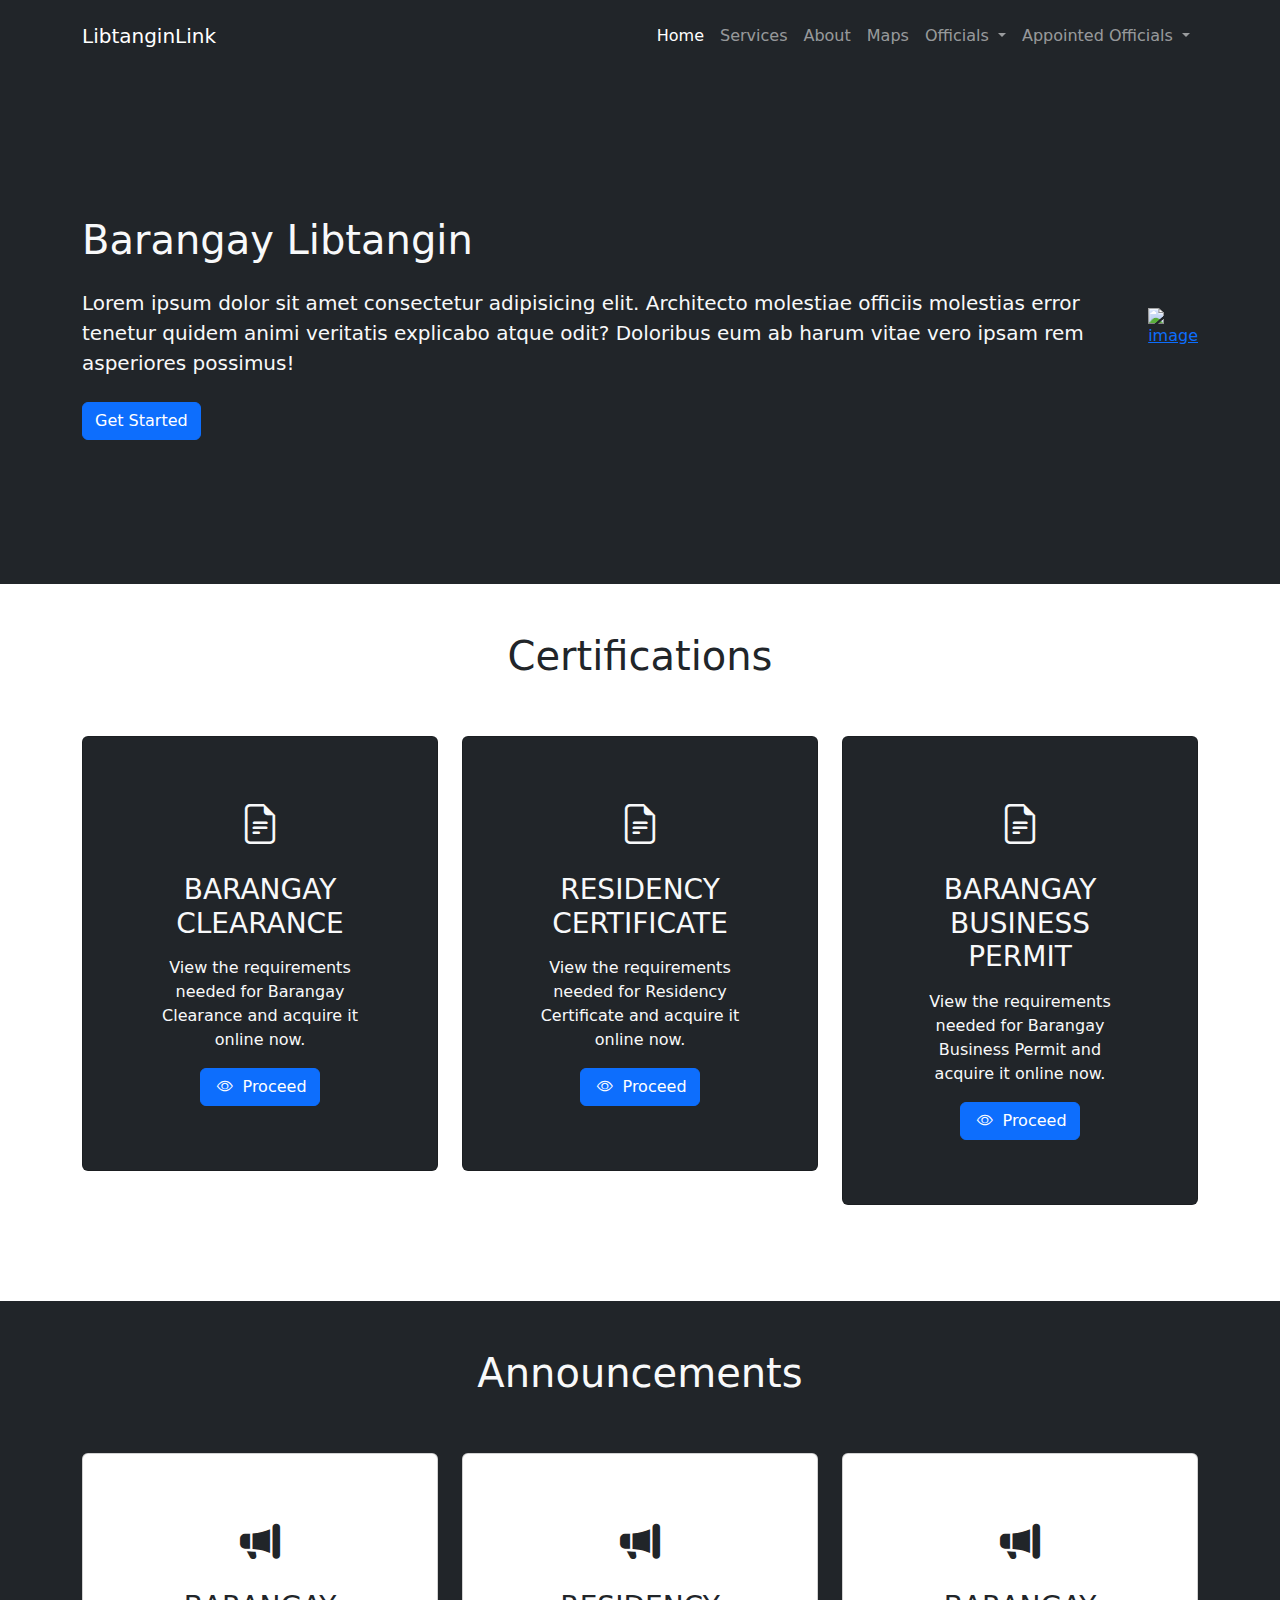
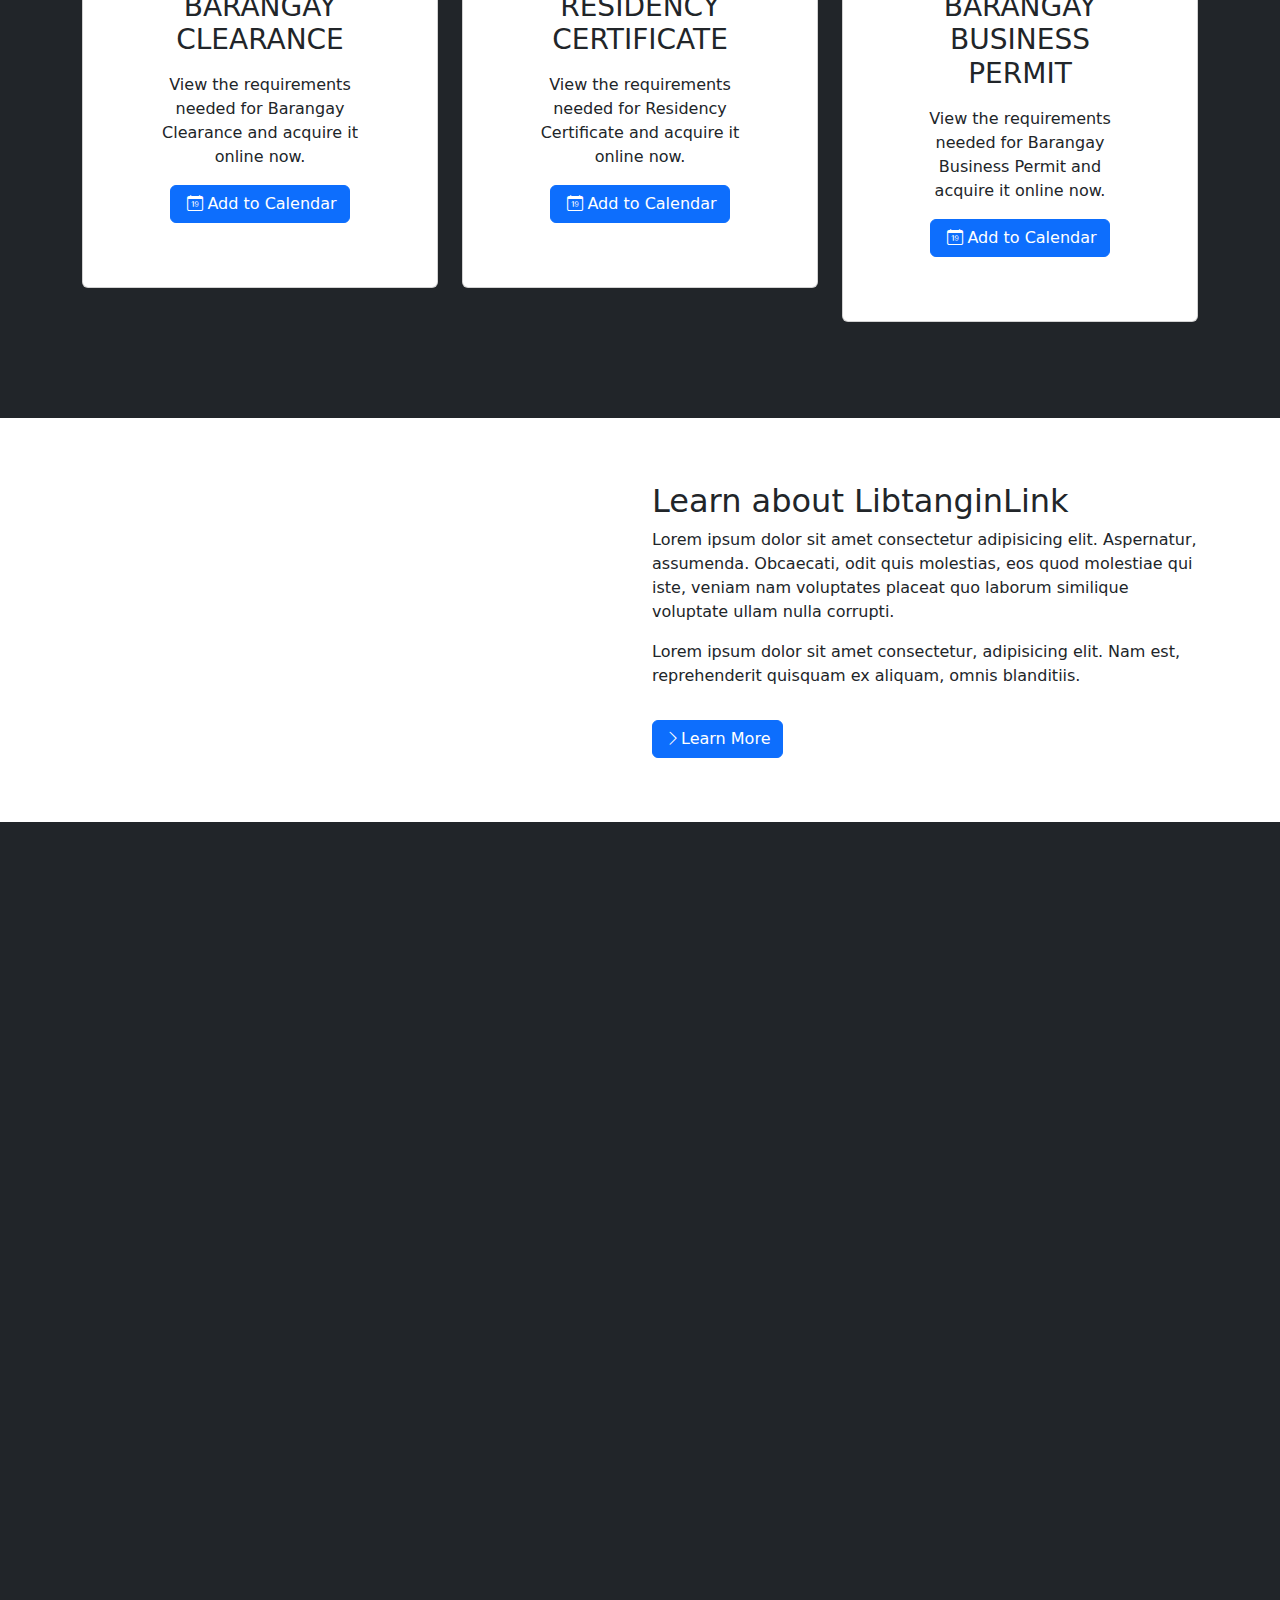
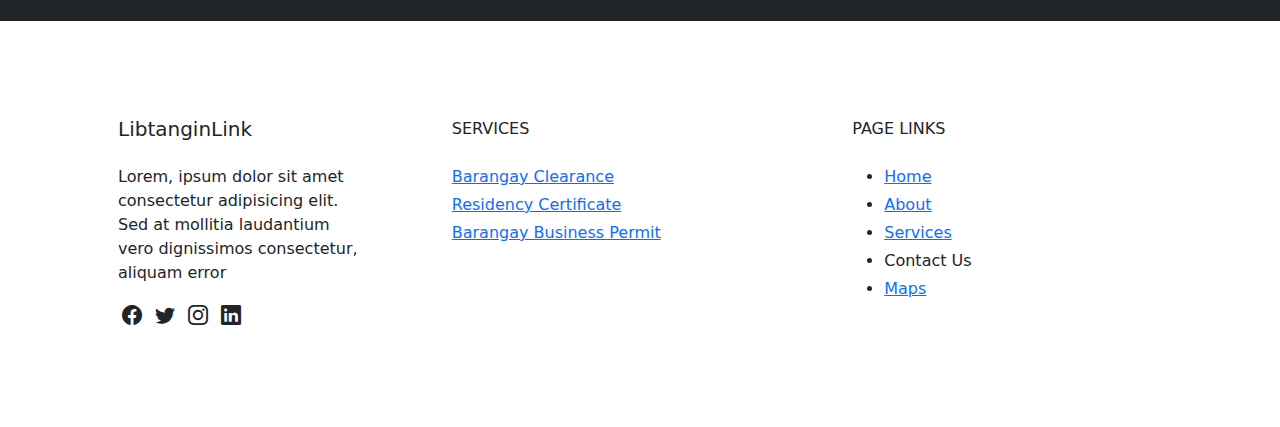
==== index.html @ 2d82a6cc "Update index.html" ====
<!DOCTYPE html>
<html lang="en">
<head>
    <meta charset="UTF-8">
    <meta name="viewport" content="width=device-width, initial-scale=1.0">

    <link rel="shortcut icon" href="images/Picture1.png" type="image/x-icon">
    <link href="https://cdn.jsdelivr.net/npm/bootstrap@5.3.2/dist/css/bootstrap.min.css" rel="stylesheet">
    <link rel="stylesheet" href="https://cdn.jsdelivr.net/npm/bootstrap-icons@1.11.2/font/bootstrap-icons.min.css">
    <link rel="stylesheet" href="css/index.css">
    <title>Libtangin Link</title>
</head>
<body>

  <!--NAVBAR-->
  <nav class="navbar navbar-expand-lg navbar-dark bg-dark py-3">
    <div class="container">
      <img src="images/Picture1.png" alt="">
      <span class="text navbar-brand">LibtanginLink</span>
      <button class="navbar-toggler" type="button" data-bs-toggle="collapse" data-bs-target="#navbarSupportedContent" aria-controls="navbarSupportedContent" aria-expanded="false" aria-label="Toggle navigation">
        <span class="navbar-toggler-icon"></span>
      </button>
      <div class="collapse navbar-collapse" id="navbarSupportedContent">
        <ul class="navbar-nav ms-auto mb-2 mb-lg-0">
          <li class="nav-item">
            <a class="nav-link active" aria-current="page" href="index.html">Home</a>
          </li>
          <li class="nav-item">
            <a class="nav-link" href="#services">Services</a>
          </li>
          <li class="nav-item">
            <a class="nav-link" href="#about">About</a>
          </li>
          <li class="nav-item">
            <a class="nav-link" href="#maps">Maps</a>
          </li>
          <li class="nav-item dropdown">
            <a class="nav-link dropdown-toggle" href="#" role="button" data-bs-toggle="dropdown" aria-expanded="false">
              Officials
            </a>
            <ul class="dropdown-menu">
              <li><a class="dropdown-item" href="/html/electedoff.html">Elected Officials</a></li>
              <li><a class="dropdown-item" href="/html/skelectedoff.html">Elected SK Officials</a></li>
            </ul>
          </li>
          <li class="nav-item dropdown">
            <a class="nav-link dropdown-toggle" href="#" role="button" data-bs-toggle="dropdown" aria-expanded="false">
              Appointed Officials
            </a>
            <ul class="dropdown-menu">
              <li><a class="dropdown-item" href="/html/tanod.html">Tanod</a></li>
              <li><a class="dropdown-item" href="/html/bhw.html">Barangay Health Workers</a></li>
              <li><a class="dropdown-item" href="/html/lupon.html">Lupon</a></li>
            </ul>
          </li>
        </ul>
      </div>
    </div>
  </nav>
  <!--NAVBAR-->

  <!--SECTION-->
  <section class="bg-dark text-light p-5 text-sm-smart" id="home">
    <div class="container py-5">
      <div class="d-sm-flex align-items-center justify-content-between py-5">
        <div>
          <h1>Barangay Libtangin</h1>
          <p class="lead my-4">Lorem ipsum dolor sit amet consectetur adipisicing elit. Architecto molestiae officiis molestias error tenetur quidem animi veritatis explicabo atque odit? Doloribus eum ab harum vitae vero ipsam rem asperiores possimus!</p>
          <a href="/html/signup.html" class="btn btn-primary">Get Started</a>
        </div>
        <a href="">
          <img src="images/SK.png" alt="image" class="img-fluid" width="1000">
        </a>
      </div>
    </div>
  </section>
  <!--SECTION-->

  <!--CERTIFICATIONS-->
  <section class="p-5" id="services">
    <div class="text-center">
      <h1>Certifications</h1>
    </div>
      <div class="container py-5">
        <div class="row text-center g-4">
          <div class="col-md">
            <div class="card bg-dark text-light p-5">
              <div class="card-body text-center">
                <div class="h1 mb-4">
                  <i class="bi bi-file-earmark-text"></i>
                </div>
                <h3 class="card-title mb-3">BARANGAY CLEARANCE</h3>
                <p class="card-text ">View the requirements needed for Barangay Clearance and acquire it online now.</p>
                <button type="button" class="btn btn-primary" data-bs-toggle="modal" data-bs-target="#bclearance"><i class="bi bi-eye p-1"></i>
                  Proceed
                </button>
              </div>
            </div>
          </div>
          <div class="col-md">
            <div class="card bg-dark text-light p-5">
              <div class="card-body text-center">
                <div class="h1 mb-4">
                  <i class="bi bi-file-earmark-text"></i>
                </div>
                <h3 class="card-title mb-3">RESIDENCY CERTIFICATE</h3>
                <p class="card-text">View the requirements needed for Residency Certificate and acquire it online now.</p>
                <button type="button" class="btn btn-primary" data-bs-toggle="modal" data-bs-target="#residency"><i class="bi bi-eye p-1"></i>
                  Proceed
                </button>
              </div>
            </div>
          </div>
          <div class="col-md">
            <div class="card bg-dark text-light p-5">
              <div class="card-body text-center">
                <div class="h1 mb-4">
                  <i class="bi bi-file-earmark-text"></i>
                </div>
                <h3 class="card-title mb-3">BARANGAY BUSINESS PERMIT</h3>
                <p class="card-text">View the requirements needed for Barangay Business Permit and acquire it online now.</p>
                <button type="button" class="btn btn-primary" data-bs-toggle="modal" data-bs-target="#business"><i class="bi bi-eye p-1"></i>
                  Proceed
                </button>
              </div>
            </div>
          </div>
        </div>
      </div>
  </section>
  <!--CERTIFICATIONS-->

  <!--ANNOUNCEMENTS-->
  <section class="bg-dark text-light p-5" id="announcements">
    <div class="text-center">
      <h1>Announcements</h1>
    </div>
      <div class="container py-5">
        <div class="row text-center g-4">
          <div class="col-md">
            <div class="card text-dark p-5">
              <div class="card-body text-center">
                <div class="h1 mb-4">
                  <i class="bi bi-megaphone-fill"></i>
                </div>
                <h3 class="card-title mb-3">BARANGAY CLEARANCE</h3>
                <p class="card-text ">View the requirements needed for Barangay Clearance and acquire it online now.</p>
                <button class="btn btn-primary"><i class="bi bi-calendar-date p-1"></i></i>Add to Calendar</button>
              </div>
            </div>
          </div>
          <div class="col-md">
            <div class="card text-dark p-5">
              <div class="card-body text-center">
                <div class="h1 mb-4">
                  <i class="bi bi-megaphone-fill"></i>
                </div>
                <h3 class="card-title mb-3">RESIDENCY CERTIFICATE</h3>
                <p class="card-text">View the requirements needed for Residency Certificate and acquire it online now.</p>
                <button class="btn btn-primary"><i class="bi bi-calendar-date p-1"></i></i>Add to Calendar</button>
              </div>
            </div>
          </div>
          <div class="col-md">
            <div class="card text-dark p-5">
              <div class="card-body text-center">
                <div class="h1 mb-4">
                  <i class="bi bi-megaphone-fill"></i>
                </div>
                <h3 class="card-title mb-3">BARANGAY BUSINESS PERMIT</h3>
                <p class="card-text">View the requirements needed for Barangay Business Permit and acquire it online now.</p>
                <button class="btn btn-primary"><i class="bi bi-calendar-date p-1"></i></i>Add to Calendar</button>
              </div>
            </div>
          </div>
        </div>
      </div>
    </section>
  <!--ANNOUNCEMENTS-->

  <!--ABOUT-->
  <section class="p-5" id="about">
    <div class="container py-3">
      <div class="row justify-content-between align-items-center">
        <div class="col-md">
          <img src="images/Picture1.png" alt="" class="img-fluid" width="500">
        </div>
        <div class="col-md">
          <h2>Learn about LibtanginLink</h2>
          <p>Lorem ipsum dolor sit amet consectetur adipisicing elit. Aspernatur, assumenda. Obcaecati, odit quis molestias, eos quod molestiae qui iste, veniam nam voluptates placeat quo laborum similique voluptate ullam nulla corrupti.</p>

          <p>Lorem ipsum dolor sit amet consectetur, adipisicing elit. Nam est, reprehenderit quisquam ex aliquam, omnis blanditiis.</p>
          <a href="" class="btn btn-primary mt-3"><i class="bi bi-chevron-right"></i>Learn More</a>
        </div>
      </div>
    </div>
  </section>
  <!--ABOUT-->

  <!--MAPS-->
  <div class="bg-dark text-light p-5" id="maps">
    <div class="container py-5">
      <div class="row align-items-center justify-content-center">
        <div class="map_main">
        <div class="map-responsive">
          <iframe src="https://www.google.com/maps/embed?pb=!1m18!1m12!1m3!1d7764.179643663221!2d121.82464946132006!3d13.344688497807185!2m3!1f0!2f0!3f0!3m2!1i1024!2i768!4f13.1!3m3!1m2!1s0x33a3254bda3899e3%3A0x7134e6c9db816fe7!2sLibtangin%2C%20Bayan%20ng%20Gasan%2C%20Marinduque!5e0!3m2!1sfil!2sph!4v1701616951118!5m2!1sfil!2sph" width="1100" height="600" style="border:0;" allowfullscreen="" loading="lazy" referrerpolicy="no-referrer-when-downgrade"></iframe>
        </div>
      </div>
      </div>
    </div>
  </div>
  <!--MAPS-->

  <!--FOOTER-->
  <footer class="page-footer p-5 text-md-left">
    <div class="container p-5">
      <div class="row g-4">
        <div class="social col-lg-3 col-md-6">
          <h5 class="font-weight-bold mb-4">LibtanginLink</h5>
          <p>Lorem, ipsum dolor sit amet consectetur adipisicing elit. Sed at mollitia laudantium vero dignissimos consectetur, aliquam error</p>
          <a href=""><i class="bi bi-facebook text-dark mx-1 lead"></i></a>
          <a href=""><i class="bi bi-twitter text-dark mx-1 lead"></i></a>
          <a href=""><i class="bi bi-instagram text-dark mx-1 lead"></i></a>
          <a href=""><i class="bi bi-linkedin text-dark mx-1 lead"></i></a>
        </div>
        <div class="col-md-6 col-lg-3 mx-auto">
          <div class="link text-uppercase font-weight-bold mb-4">
            Services
          </div>
          <ul class="list-unstyled">
            <li class="mb-1"><a href="">Barangay Clearance</a></li>
            <li class="mb-1"><a href="">Residency Certificate</a></li>
            <li class="mb-1"><a href="">Barangay Business Permit</a></li>
          </ul>
        </div>
        <div class="col-md-6 col-lg-3 mx-auto">
          <div class="link text-uppercase font-weight-xbold mb-4">
            Page Links
          </div>
          <ul class="list">
            <li class="mb-1"><a href="#home">Home</a></li>
            <li class="mb-1"><a href="#about">About</a></li>
            <li class="mb-1"><a href="#services">Services</a></li>
            <li class="mb-1"><a data-bs-toggle="modal" data-bs-target="#contactus" style="cursor: pointer;">Contact Us</a></li>
            <li class="mb-1"><a href="#maps">Maps</a></li>
          </ul>
        </div>
      </div>
    </div>
  </footer>
  <!--FOOTER-->

  <!--MODAL BARANGAY CLEARANCE-->
  <div class="modal fade" id="bclearance" tabindex="-1" aria-labelledby="exampleModalLabel" aria-hidden="true">
    <div class="modal-dialog">
      <div class="modal-content">
        <div class="modal-header">
          <h1 class="modal-title font-weight-bold text-center" id="exampleModalLabel">Barangay Clearance</h1>
          <button type="button" class="btn-close" data-bs-dismiss="modal" aria-label="Close"></button>
        </div>
        <div class="modal-body">
          <p>Fill your information below.</p>
          <form action="">
            <div class="mb-3">
              <label for="first-name" class="font-weight-bold">First Name</label>
              <input type="text" class="form-control" id="first-name">
            </div>
            <div class="mb-3">
              <label for="middle-name" class="font-weight-bold">Middle name</label>
              <input type="text" class="form-control" id="middle-name">
            </div>
            <div class="mb-3">
              <label for="last-name" class="font-weight-bold">Last Name</label>
              <input type="text" class="form-control" id="last-name">
            </div>
            <div class="mb-3">
              <label for="purpose" class="font-weight-bold">Purpose</label>
              <input type="text" class="form-control" id="purpose">
            </div>
          </form>
        </div>
        <div class="modal-footer">
          <button type="button" class="btn btn-secondary" data-bs-dismiss="modal">Close</button>
          <button type="button" class="btn btn-primary">Submit</button>
        </div>
      </div>
    </div>
  </div>
  <!--MODAL BARANGAY CLEARANCE-->

  <!--MODAL RESIDENCY CERTIFICATE-->
  <div class="modal fade" id="residency" tabindex="-1" aria-labelledby="exampleModalLabel" aria-hidden="true">
    <div class="modal-dialog">
      <div class="modal-content">
        <div class="modal-header">
          <h1 class="modal-title font-weight-bold text-center" id="exampleModalLabel">Residency Certificate</h1>
          <button type="button" class="btn-close" data-bs-dismiss="modal" aria-label="Close"></button>
        </div>
        <div class="modal-body">
          <p>Fill your information below.</p>
          <form action="">
            <div class="mb-3">
              <label for="first-name" class="font-weight-bold">First Name</label>
              <input type="text" class="form-control" id="first-name">
            </div>
            <div class="mb-3">
              <label for="middle-name" class="font-weight-bold">Middle name</label>
              <input type="text" class="form-control" id="middle-name">
            </div>
            <div class="mb-3">
              <label for="last-name" class="font-weight-bold">Last Name</label>
              <input type="text" class="form-control" id="last-name">
            </div>
            <div class="mb-3">
              <label for="purpose" class="font-weight-bold">2x2 Picture</label>
              <input type="file" class="form-control" id="purpose">
            </div>
          </form>
        </div>
        <div class="modal-footer">
          <button type="button" class="btn btn-secondary" data-bs-dismiss="modal">Close</button>
          <button type="button" class="btn btn-primary">Submit</button>
        </div>
      </div>
    </div>
  </div>
  <!--MODAL RESIDENCY CERTIFICATE-->

  <!--MODAL BUSINESS PERMIT-->
  <div class="modal fade" id="business" tabindex="-1" aria-labelledby="exampleModalLabel" aria-hidden="true">
    <div class="modal-dialog">
      <div class="modal-content">
        <div class="modal-header">
          <h1 class="modal-title font-weight-bold text-center" id="exampleModalLabel">Business Permit</h1>
          <button type="button" class="btn-close" data-bs-dismiss="modal" aria-label="Close"></button>
        </div>
        <div class="modal-body">
          <p>Fill your information below.</p>
          <form action="">
            <div class="mb-3">
              <label for="first-name" class="font-weight-bold">First Name</label>
              <input type="text" class="form-control" id="first-name">
            </div>
            <div class="mb-3">
              <label for="middle-name" class="font-weight-bold">Middle name</label>
              <input type="text" class="form-control" id="middle-name">
            </div>
            <div class="mb-3">
              <label for="last-name" class="font-weight-bold">Last Name</label>
              <input type="text" class="form-control" id="last-name">
            </div>
            <div class="mb-3">
              <label for="business-name" class="font-weight-bold">Business Name</label>
              <input type="text" class="form-control" id="business-name">
            </div>
            <div class="mb-3">
              <label for="purpose" class="font-weight-bold">2x2 Picture</label>
              <input type="file" class="form-control" id="purpose">
            </div>
          </form>
        </div>
        <div class="modal-footer">
          <button type="button" class="btn btn-secondary" data-bs-dismiss="modal">Close</button>
          <button type="button" class="btn btn-primary">Submit</button>
        </div>
      </div>
    </div>
  </div>
  <!--MODAL BUSINESS PERMIT-->
  <!--MODAL CONTACT US-->
  <div class="modal fade" id="contactus" tabindex="-1" aria-labelledby="exampleModalLabel" aria-hidden="true">
    <div class="modal-dialog">
      <div class="modal-content">
        <div class="modal-header">
          <h1 class="modal-title font-weight-bold text-center" id="exampleModalLabel">Contact Us</h1>
          <button type="button" class="btn-close" data-bs-dismiss="modal" aria-label="Close"></button>
        </div>
        <div class="modal-body">
          <p>Fill your information below.</p>
          <form action="">
            <div class="mb-3">
              <label for="first-name" class="font-weight-bold">First Name</label>
              <input type="text" class="form-control" id="first-name">
            </div>
            <div class="mb-3">
              <label for="middle-name" class="font-weight-bold">Middle name</label>
              <input type="text" class="form-control" id="middle-name">
            </div>
            <div class="mb-3">
              <label for="last-name" class="font-weight-bold">Last Name</label>
              <input type="text" class="form-control" id="last-name">
            </div>
            <div class="mb-3">
              <label for="purpose" class="font-weight-bold">Message</label>
              <input type="text" class="form-control" id="purpose">
            </div>
          </form>
        </div>
        <div class="modal-footer">
          <button type="button" class="btn btn-secondary" data-bs-dismiss="modal">Close</button>
          <button type="button" class="btn btn-primary">Submit</button>
        </div>
      </div>
    </div>
  </div>
  <!--MODAL CONTACT US-->
  

    <script src="https://cdn.jsdelivr.net/npm/bootstrap@5.3.2/dist/js/bootstrap.bundle.min.js"></script>
</body>
</html>
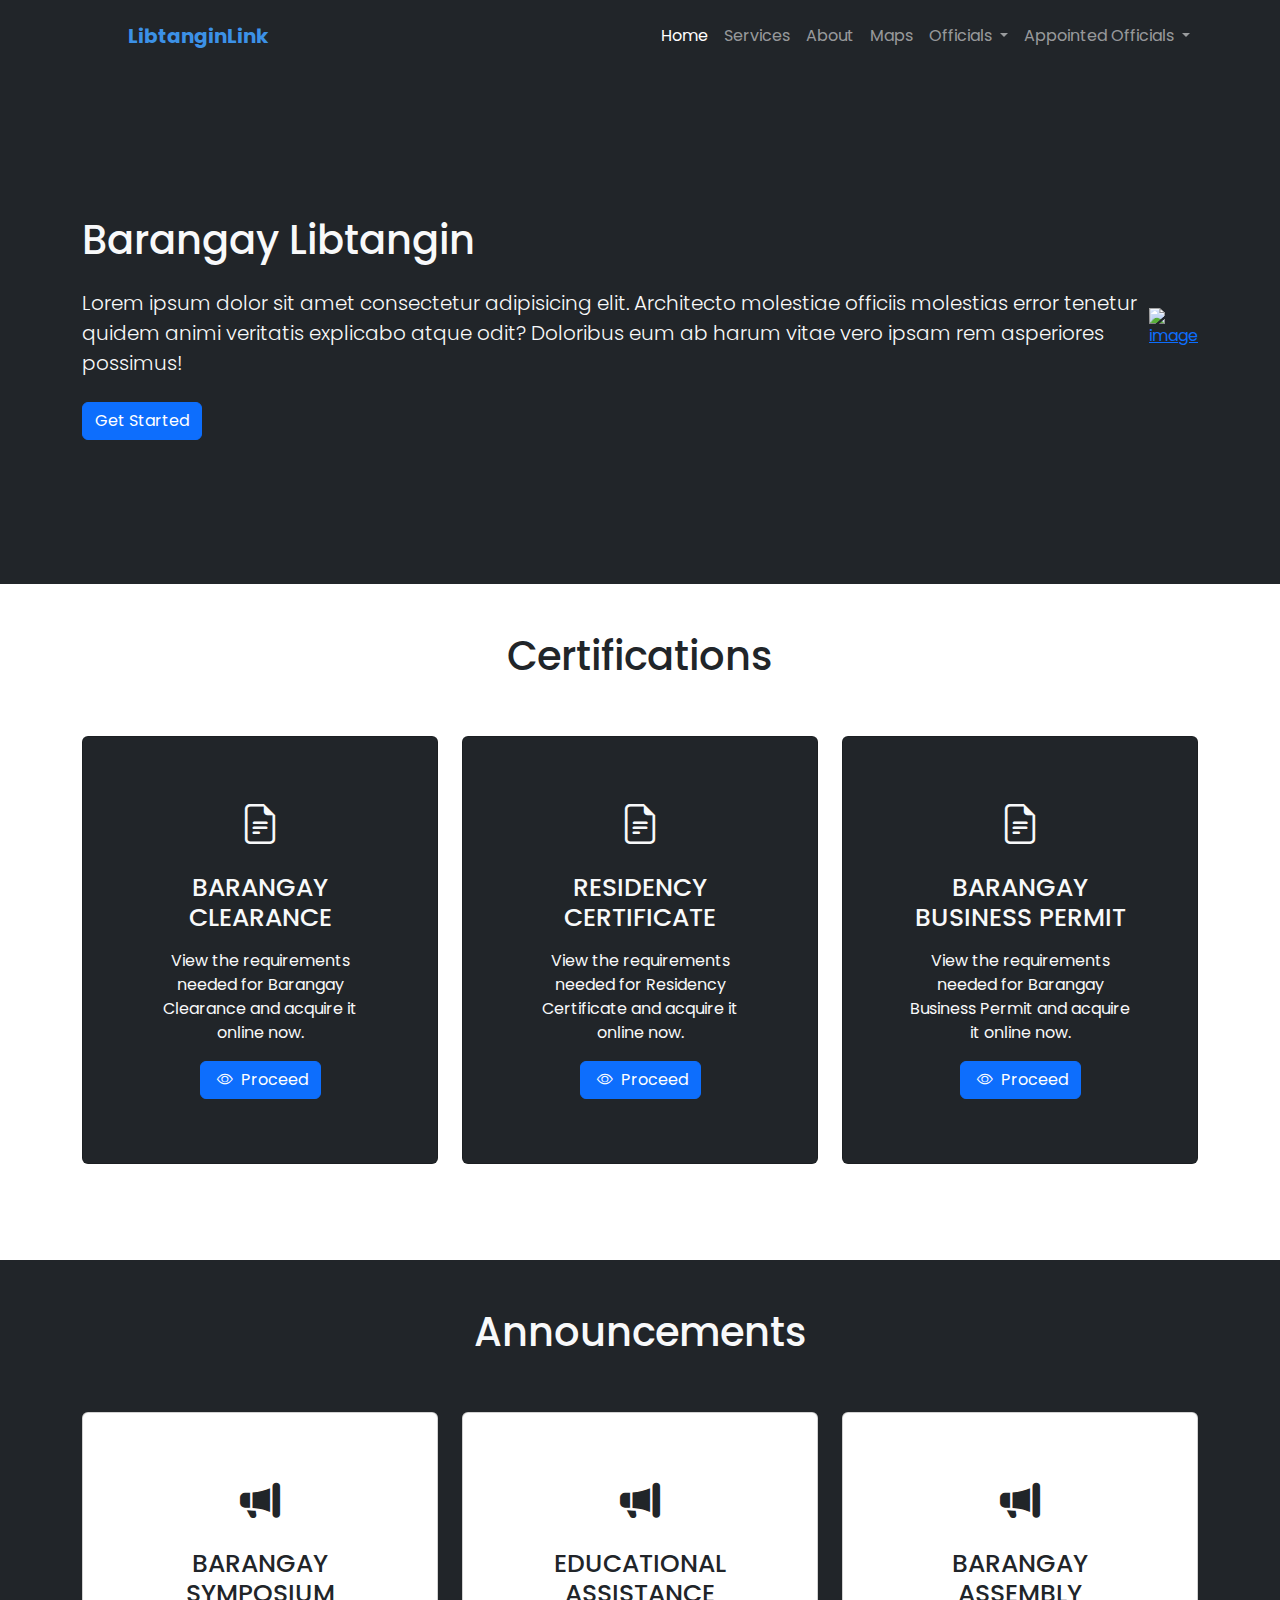
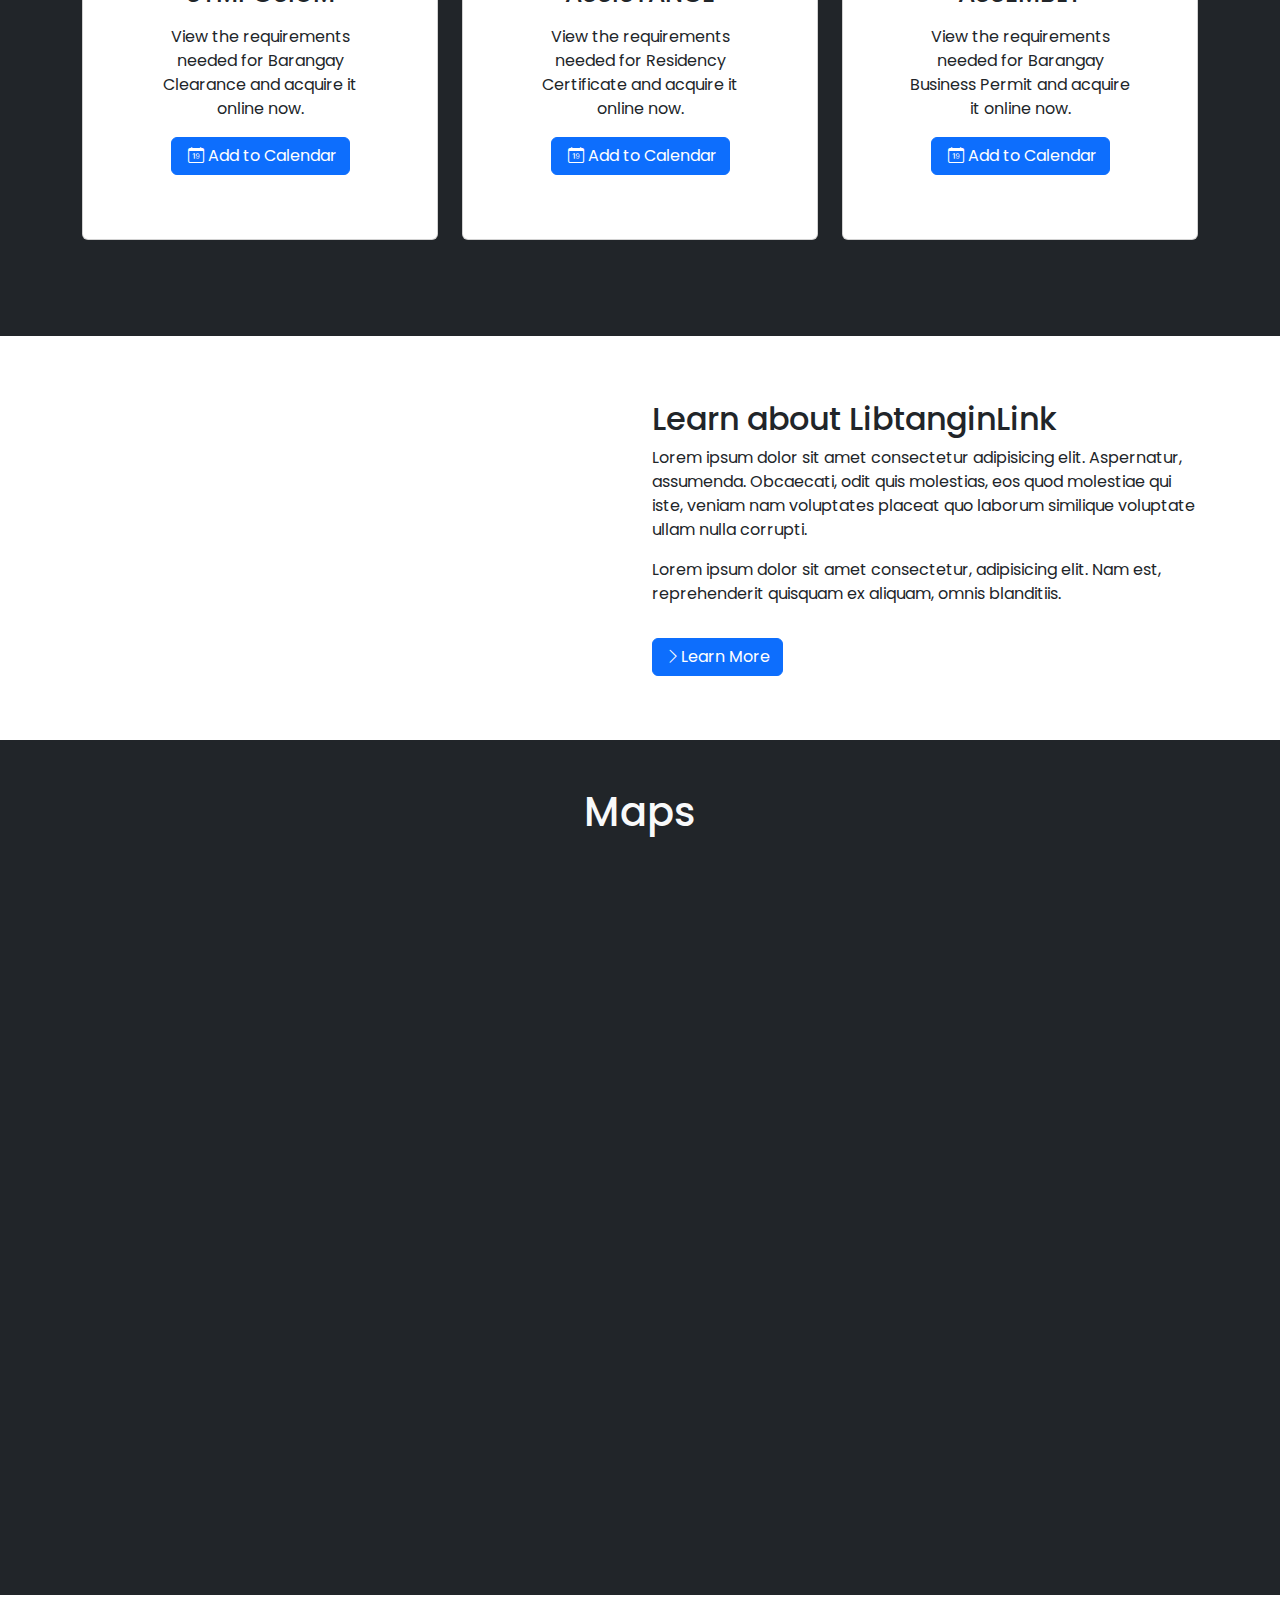
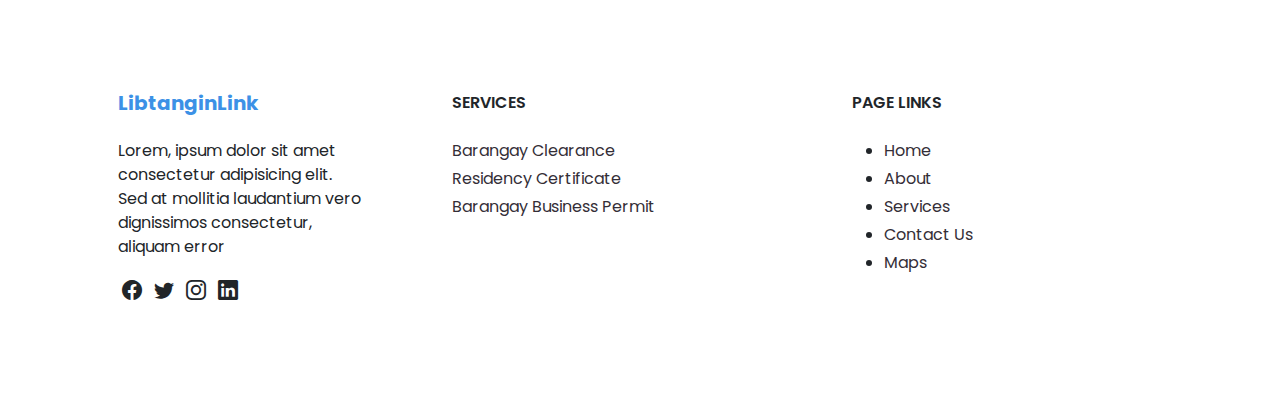
==== commit b31658dc: "elected and appointed officials edited" ====
--- a/index.html
+++ b/index.html
@@ -39,8 +39,8 @@
               Officials
             </a>
             <ul class="dropdown-menu">
-              <li><a class="dropdown-item" href="/html/electedoff.html">Elected Officials</a></li>
-              <li><a class="dropdown-item" href="/html/skelectedoff.html">Elected SK Officials</a></li>
+              <li><a class="dropdown-item" href="html/electedoff.html">Elected Officials</a></li>
+              <li><a class="dropdown-item" href="html/skelectedoff.html">Elected SK Officials</a></li>
             </ul>
           </li>
           <li class="nav-item dropdown">
@@ -48,9 +48,10 @@
               Appointed Officials
             </a>
             <ul class="dropdown-menu">
-              <li><a class="dropdown-item" href="/html/tanod.html">Tanod</a></li>
-              <li><a class="dropdown-item" href="/html/bhw.html">Barangay Health Workers</a></li>
-              <li><a class="dropdown-item" href="/html/lupon.html">Lupon</a></li>
+              <li><a class="dropdown-item" href="html/tanod.html">Tanod</a></li>
+              <li><a class="dropdown-item" href="html/bhw.html">Barangay Health Workers</a></li>
+              <li><a class="dropdown-item" href="html/lupon.html">Lupon</a></li>
+              <li><a class="dropdown-item" href="html/bns&dcw&bsi.html">BNS/DCW/BSI</a></li>
             </ul>
           </li>
         </ul>
@@ -66,7 +67,7 @@
         <div>
           <h1>Barangay Libtangin</h1>
           <p class="lead my-4">Lorem ipsum dolor sit amet consectetur adipisicing elit. Architecto molestiae officiis molestias error tenetur quidem animi veritatis explicabo atque odit? Doloribus eum ab harum vitae vero ipsam rem asperiores possimus!</p>
-          <a href="/html/signup.html" class="btn btn-primary">Get Started</a>
+          <a href="html/signup.html" class="btn btn-primary">Get Started</a>
         </div>
         <a href="">
           <img src="images/SK.png" alt="image" class="img-fluid" width="1000">
@@ -89,7 +90,7 @@
                 <div class="h1 mb-4">
                   <i class="bi bi-file-earmark-text"></i>
                 </div>
-                <h3 class="card-title mb-3">BARANGAY CLEARANCE</h3>
+                <h3 class="card-title mb-3">BARANGAY <br> CLEARANCE</h3>
                 <p class="card-text ">View the requirements needed for Barangay Clearance and acquire it online now.</p>
                 <button type="button" class="btn btn-primary" data-bs-toggle="modal" data-bs-target="#bclearance"><i class="bi bi-eye p-1"></i>
                   Proceed
@@ -103,7 +104,7 @@
                 <div class="h1 mb-4">
                   <i class="bi bi-file-earmark-text"></i>
                 </div>
-                <h3 class="card-title mb-3">RESIDENCY CERTIFICATE</h3>
+                <h3 class="card-title mb-3">RESIDENCY <br> CERTIFICATE</h3>
                 <p class="card-text">View the requirements needed for Residency Certificate and acquire it online now.</p>
                 <button type="button" class="btn btn-primary" data-bs-toggle="modal" data-bs-target="#residency"><i class="bi bi-eye p-1"></i>
                   Proceed
@@ -143,7 +144,7 @@
                 <div class="h1 mb-4">
                   <i class="bi bi-megaphone-fill"></i>
                 </div>
-                <h3 class="card-title mb-3">BARANGAY CLEARANCE</h3>
+                <h3 class="card-title mb-3">BARANGAY SYMPOSIUM</h3>
                 <p class="card-text ">View the requirements needed for Barangay Clearance and acquire it online now.</p>
                 <button class="btn btn-primary"><i class="bi bi-calendar-date p-1"></i></i>Add to Calendar</button>
               </div>
@@ -155,7 +156,7 @@
                 <div class="h1 mb-4">
                   <i class="bi bi-megaphone-fill"></i>
                 </div>
-                <h3 class="card-title mb-3">RESIDENCY CERTIFICATE</h3>
+                <h3 class="card-title mb-3">EDUCATIONAL ASSISTANCE</h3>
                 <p class="card-text">View the requirements needed for Residency Certificate and acquire it online now.</p>
                 <button class="btn btn-primary"><i class="bi bi-calendar-date p-1"></i></i>Add to Calendar</button>
               </div>
@@ -167,7 +168,7 @@
                 <div class="h1 mb-4">
                   <i class="bi bi-megaphone-fill"></i>
                 </div>
-                <h3 class="card-title mb-3">BARANGAY BUSINESS PERMIT</h3>
+                <h3 class="card-title mb-3">BARANGAY ASSEMBLY</h3>
                 <p class="card-text">View the requirements needed for Barangay Business Permit and acquire it online now.</p>
                 <button class="btn btn-primary"><i class="bi bi-calendar-date p-1"></i></i>Add to Calendar</button>
               </div>
@@ -199,6 +200,9 @@
 
   <!--MAPS-->
   <div class="bg-dark text-light p-5" id="maps">
+    <div class="text-center">
+      <h1>Maps</h1>
+    </div>
     <div class="container py-5">
       <div class="row align-items-center justify-content-center">
         <div class="map_main">
--- a/css/index.css
+++ b/css/index.css
@@ -0,0 +1,94 @@
+@import url('https://fonts.googleapis.com/css2?family=Poppins:wght@100;200;400;600;700&display=swap');
+
+
+*{
+    margin: 0;
+    padding: 0;
+    box-sizing: border-box;
+    font-family: 'Poppins', sans-serif;
+}
+
+:root {
+	--poppins: 'Poppins', sans-serif;
+	--light: #F9F9F9;
+	--blue: #3C91E6;
+	--light-blue: #CFE8FF;
+	--grey: #eee;
+	--dark-grey: #AAAAAA;
+	--dark: #342E37;
+	--red: #DB504A;
+	--yellow: #FFCE26;
+	--light-yellow: #FFF2C6;
+	--orange: #FD7238;
+	--light-orange: #FFE0D3;
+	--lightgreen: #90EE90;
+	--lightred: #ff7f7fd5;
+}
+
+/*NAVBAR*/
+
+.navbar .container span{
+	font-weight: 700;
+	color: var(--blue);
+	position: sticky;
+}
+.navbar .container img{
+    width: 36px;
+    border-radius: 100%;
+    margin-right: 10px;
+}
+/*NAVBAR*/
+
+/*CERTIFICATIONS*/
+.col-md .card-title {
+    font-size: 25px;
+}
+/*CERTIFICATIONS*/
+
+
+/*FOOTER*/
+.list-unstyled a{
+    text-decoration: none;
+    color: #342E37;
+}
+.list-unstyled a:hover{
+    color: var(--blue);
+}
+.list .mb-1 a{
+    text-decoration: none;
+    color: #342E37;
+}
+
+.list .mb-1 a:hover{
+    color: var(--blue);
+}
+.social a .bi{
+    color: var(--blue);
+}
+.social h5{
+    font-weight: 700;
+    color: var(--blue);
+}
+.container .link{
+    font-weight: 600;
+}
+/*FOOTER*/
+@media only screen and (max-width: 768px){
+    #maps iframe{
+        width: 650px;
+    }
+}
+@media only screen and (max-width: 652px){
+    #maps iframe{
+        width: 550px;
+        height: 560px;
+        text-align: center;
+    }
+    #home img{
+        display: none;
+    }
+    #about img{
+        width: 350px;
+        padding-left: 80px;
+    }
+}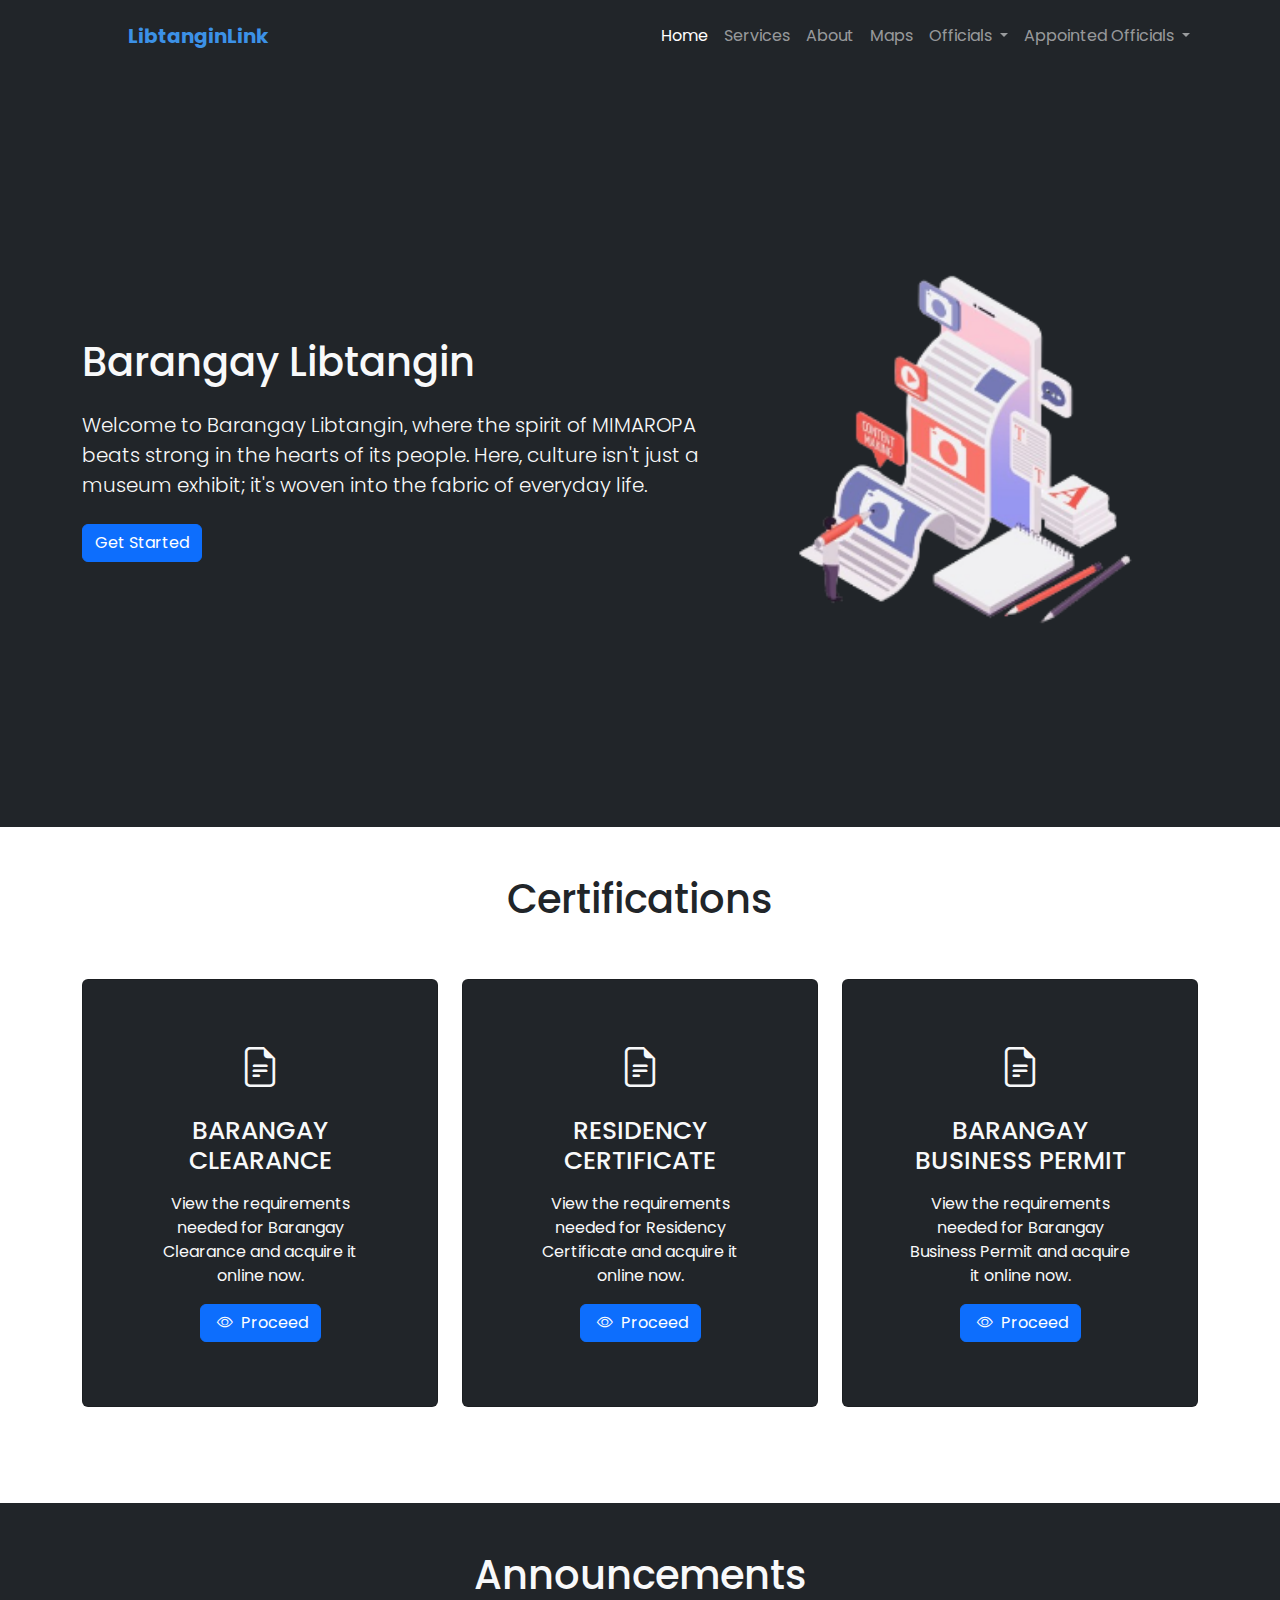
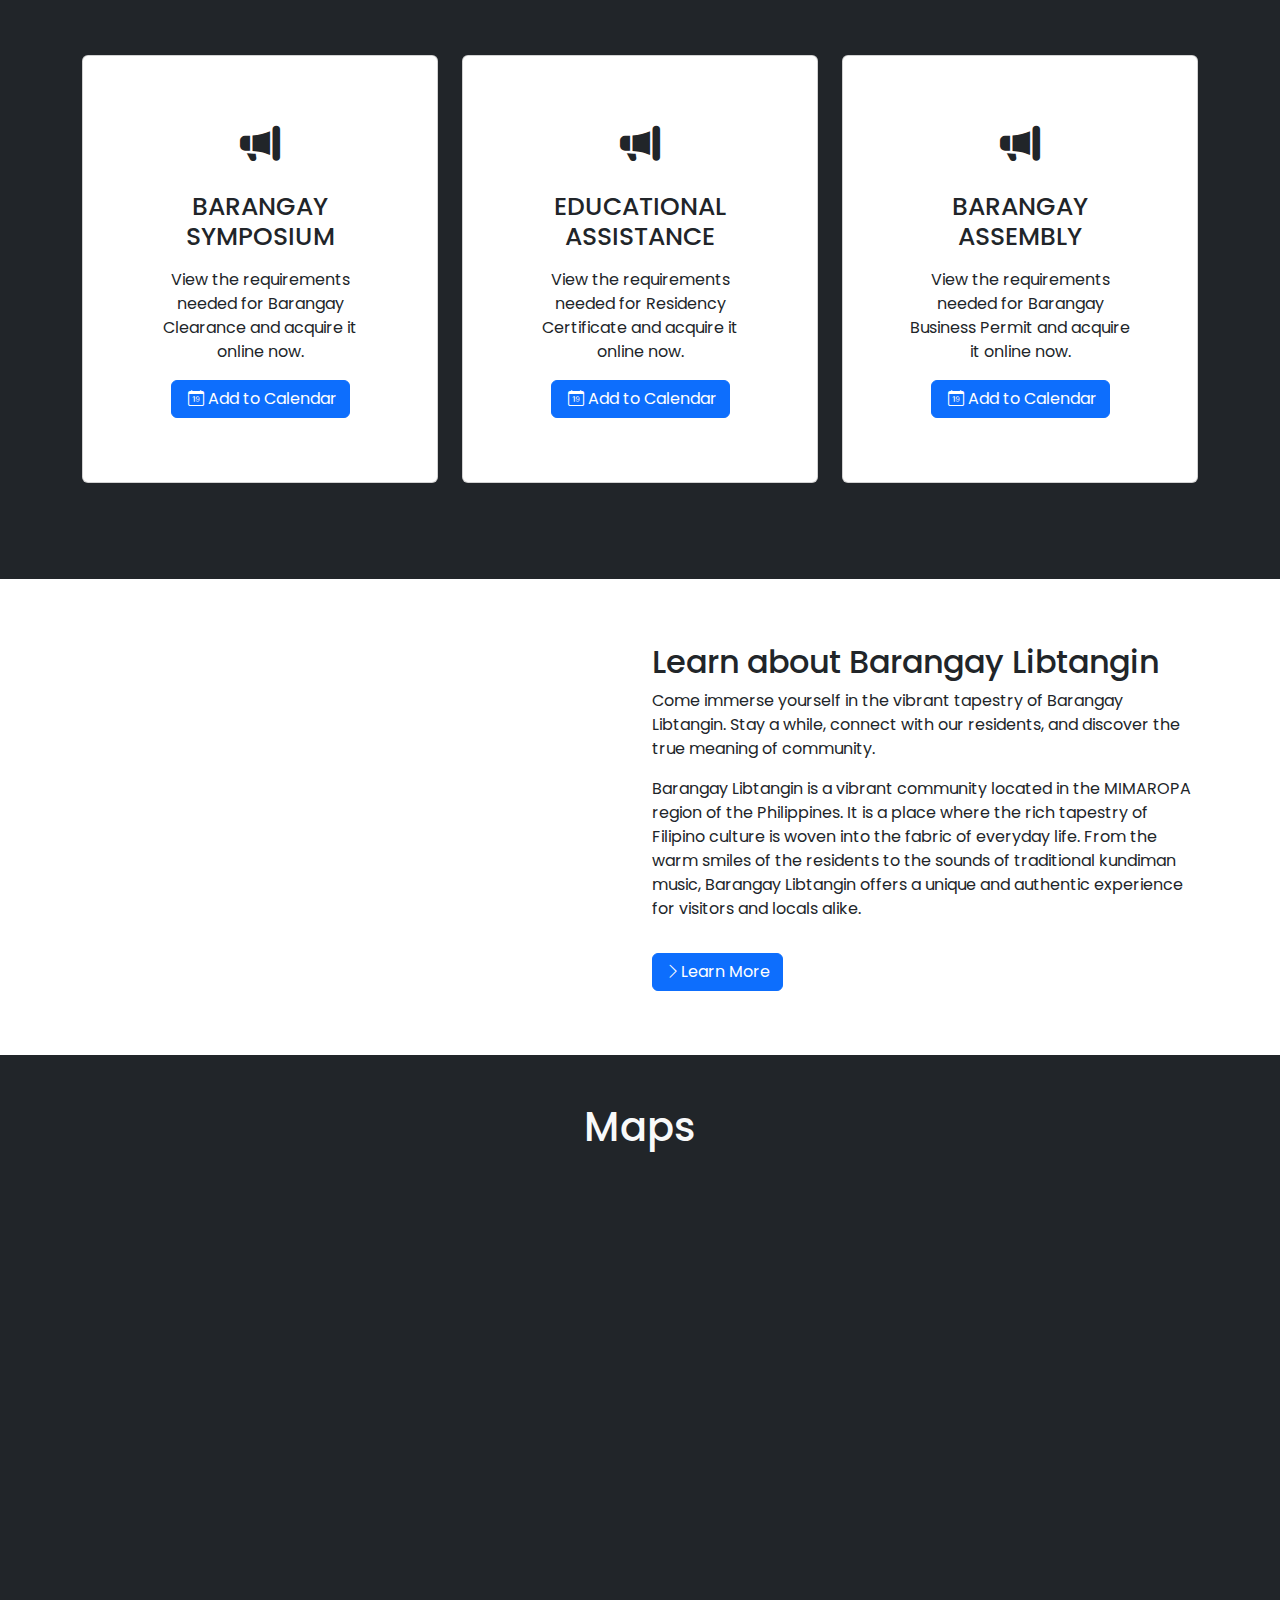
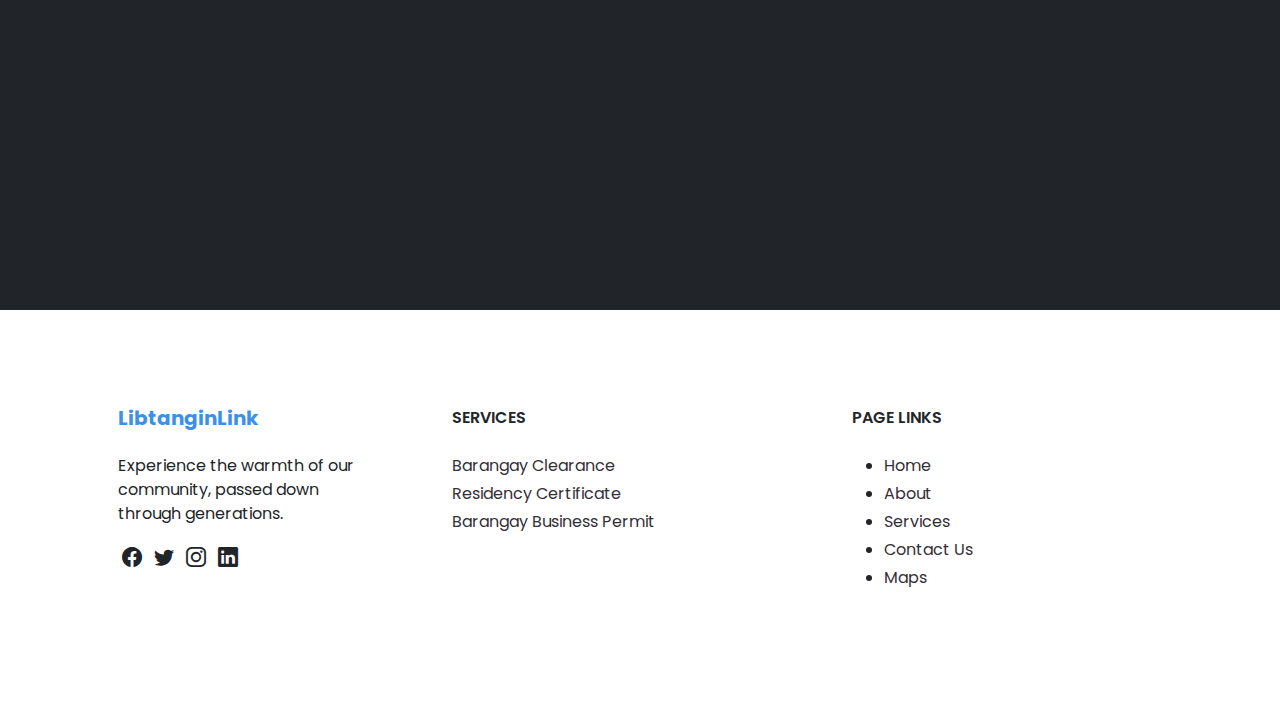
==== commit 4461c3af: "image for index added" ====
--- a/index.html
+++ b/index.html
@@ -66,11 +66,11 @@
       <div class="d-sm-flex align-items-center justify-content-between py-5">
         <div>
           <h1>Barangay Libtangin</h1>
-          <p class="lead my-4">Lorem ipsum dolor sit amet consectetur adipisicing elit. Architecto molestiae officiis molestias error tenetur quidem animi veritatis explicabo atque odit? Doloribus eum ab harum vitae vero ipsam rem asperiores possimus!</p>
+          <p class="lead my-4">Welcome to Barangay Libtangin, where the spirit of MIMAROPA beats strong in the hearts of its people. Here, culture isn't just a museum exhibit; it's woven into the fabric of everyday life.</p>
           <a href="html/signup.html" class="btn btn-primary">Get Started</a>
         </div>
         <a href="">
-          <img src="images/SK.png" alt="image" class="img-fluid" width="1000">
+          <img src="images/hero.png" alt="image" class="img-fluid" width="1300">
         </a>
       </div>
     </div>
@@ -187,10 +187,10 @@
           <img src="images/Picture1.png" alt="" class="img-fluid" width="500">
         </div>
         <div class="col-md">
-          <h2>Learn about LibtanginLink</h2>
-          <p>Lorem ipsum dolor sit amet consectetur adipisicing elit. Aspernatur, assumenda. Obcaecati, odit quis molestias, eos quod molestiae qui iste, veniam nam voluptates placeat quo laborum similique voluptate ullam nulla corrupti.</p>
-
-          <p>Lorem ipsum dolor sit amet consectetur, adipisicing elit. Nam est, reprehenderit quisquam ex aliquam, omnis blanditiis.</p>
+          <h2>Learn about Barangay Libtangin</h2>
+          <p>Come immerse yourself in the vibrant tapestry of Barangay Libtangin. Stay a while, connect with our residents, and discover the true meaning of community.</p>
+
+          <p>Barangay Libtangin is a vibrant community located in the MIMAROPA region of the Philippines. It is a place where the rich tapestry of Filipino culture is woven into the fabric of everyday life. From the warm smiles of the residents to the sounds of traditional kundiman music, Barangay Libtangin offers a unique and authentic experience for visitors and locals alike.</p>
           <a href="" class="btn btn-primary mt-3"><i class="bi bi-chevron-right"></i>Learn More</a>
         </div>
       </div>
@@ -221,7 +221,7 @@
       <div class="row g-4">
         <div class="social col-lg-3 col-md-6">
           <h5 class="font-weight-bold mb-4">LibtanginLink</h5>
-          <p>Lorem, ipsum dolor sit amet consectetur adipisicing elit. Sed at mollitia laudantium vero dignissimos consectetur, aliquam error</p>
+          <p>Experience the warmth of our community, passed down through generations.</p>
           <a href=""><i class="bi bi-facebook text-dark mx-1 lead"></i></a>
           <a href=""><i class="bi bi-twitter text-dark mx-1 lead"></i></a>
           <a href=""><i class="bi bi-instagram text-dark mx-1 lead"></i></a>
--- a/css/index.css
+++ b/css/index.css
@@ -78,6 +78,19 @@
         width: 650px;
     }
 }
+@media only screen and (max-width: 720px){
+    #maps iframe{
+        width: 600px;
+        padding-right: 60px;
+    }
+    #home img{
+        display: none;
+    }
+    #about img{
+        width: 390px;
+        padding-left: 80px;
+    }
+}
 @media only screen and (max-width: 652px){
     #maps iframe{
         width: 550px;
@@ -91,4 +104,49 @@
         width: 350px;
         padding-left: 80px;
     }
+}
+
+@media only screen and (max-width: 540px), (max-width: 547px){
+    #maps iframe{
+        width: 480px;
+        height: 560px;
+        text-align: center;
+    }
+    #home img{
+        display: none;
+    }
+    #about img{
+        width: 350px;
+        padding-left: 80px;
+    }
+}
+
+@media only screen and (max-width: 480px){
+    #maps iframe{
+        width: 420px;
+        height: 500px;
+        text-align: center;
+    }
+    #home img{
+        display: none;
+    }
+    #about img{
+        width: 350px;
+        padding-left: 80px;
+    }
+}
+
+@media only screen and (max-width: 452px){
+    #maps iframe{
+        width: 400px;
+        height: 500px;
+        text-align: center;
+    }
+    #home img{
+        display: none;
+    }
+    #about img{
+        width: 350px;
+        padding-left: 80px;
+    }
 }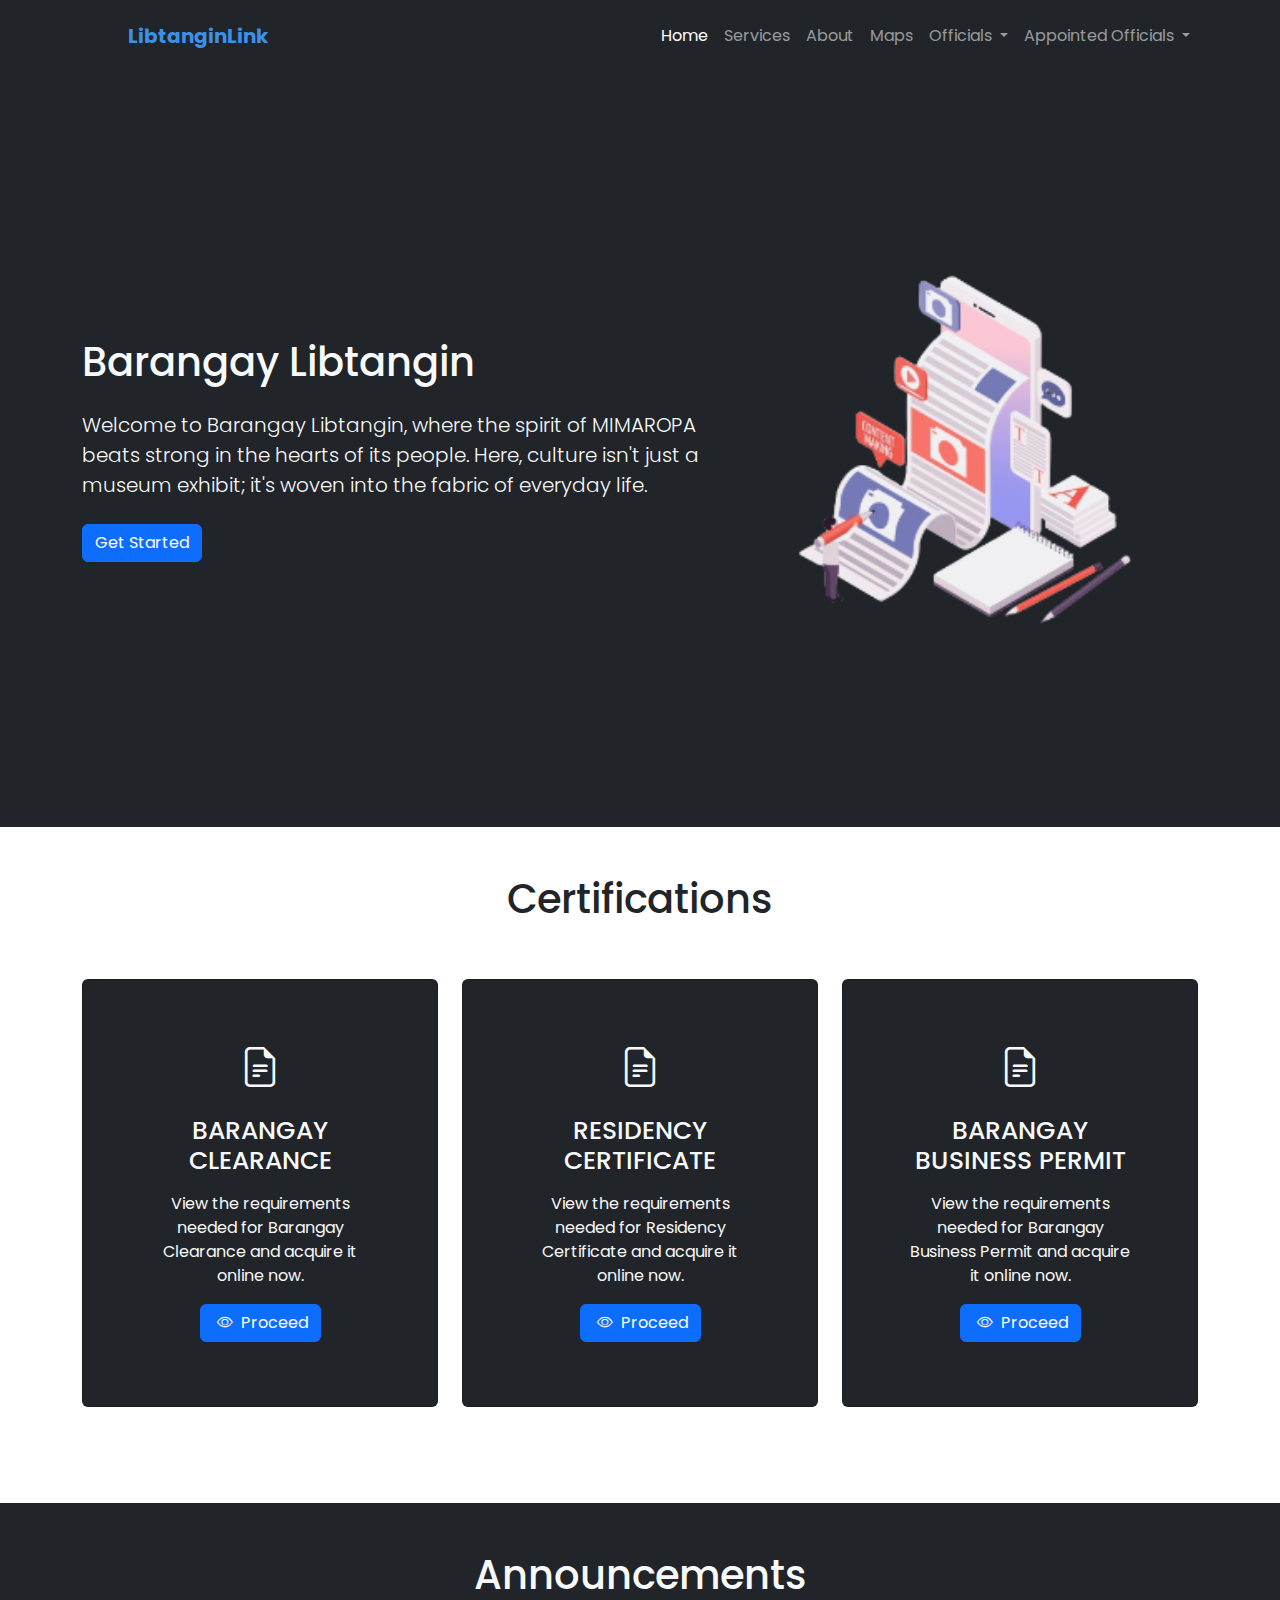
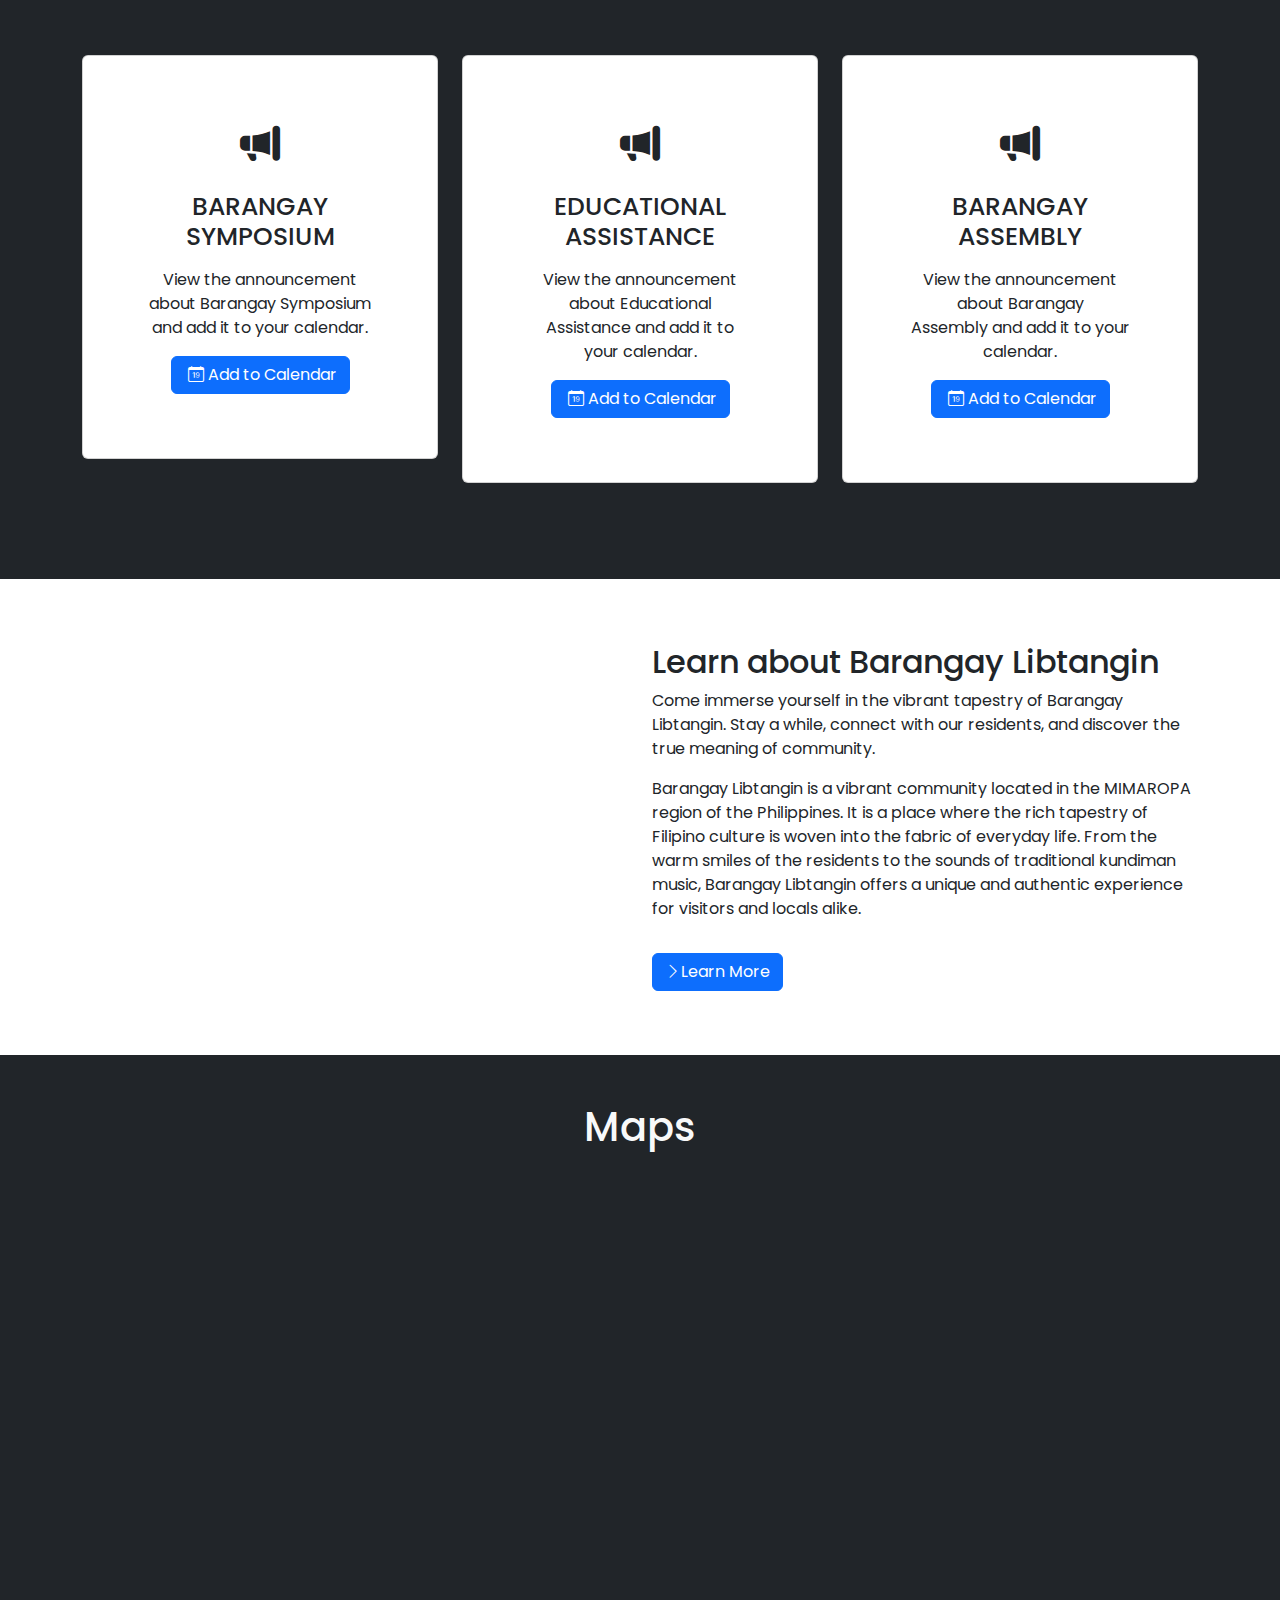
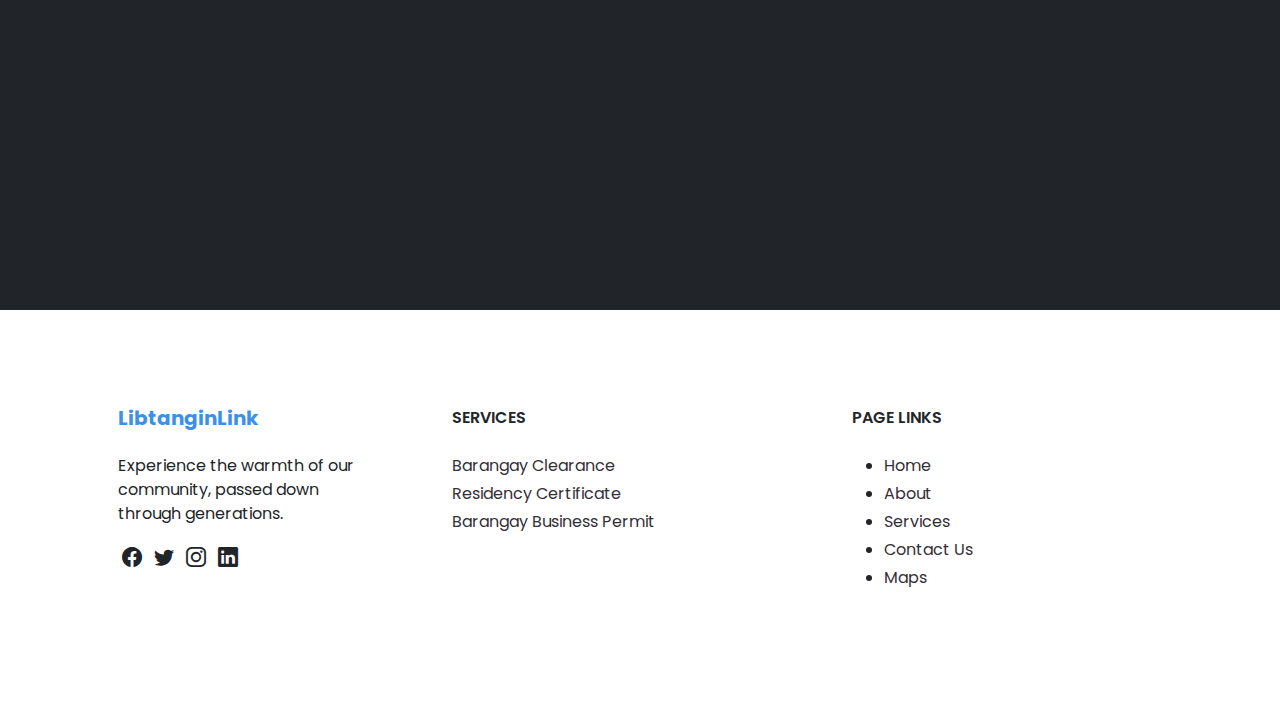
==== commit 563d1b68: "announcement modified" ====
--- a/index.html
+++ b/index.html
@@ -145,7 +145,7 @@
                   <i class="bi bi-megaphone-fill"></i>
                 </div>
                 <h3 class="card-title mb-3">BARANGAY SYMPOSIUM</h3>
-                <p class="card-text ">View the requirements needed for Barangay Clearance and acquire it online now.</p>
+                <p class="card-text ">View the announcement about Barangay Symposium and add it to your calendar.</p>
                 <button class="btn btn-primary"><i class="bi bi-calendar-date p-1"></i></i>Add to Calendar</button>
               </div>
             </div>
@@ -157,7 +157,7 @@
                   <i class="bi bi-megaphone-fill"></i>
                 </div>
                 <h3 class="card-title mb-3">EDUCATIONAL ASSISTANCE</h3>
-                <p class="card-text">View the requirements needed for Residency Certificate and acquire it online now.</p>
+                <p class="card-text">View the announcement about Educational Assistance and add it to your calendar.</p>
                 <button class="btn btn-primary"><i class="bi bi-calendar-date p-1"></i></i>Add to Calendar</button>
               </div>
             </div>
@@ -169,7 +169,7 @@
                   <i class="bi bi-megaphone-fill"></i>
                 </div>
                 <h3 class="card-title mb-3">BARANGAY ASSEMBLY</h3>
-                <p class="card-text">View the requirements needed for Barangay Business Permit and acquire it online now.</p>
+                <p class="card-text">View the announcement about Barangay <br>Assembly and add it to your calendar.</p>
                 <button class="btn btn-primary"><i class="bi bi-calendar-date p-1"></i></i>Add to Calendar</button>
               </div>
             </div>
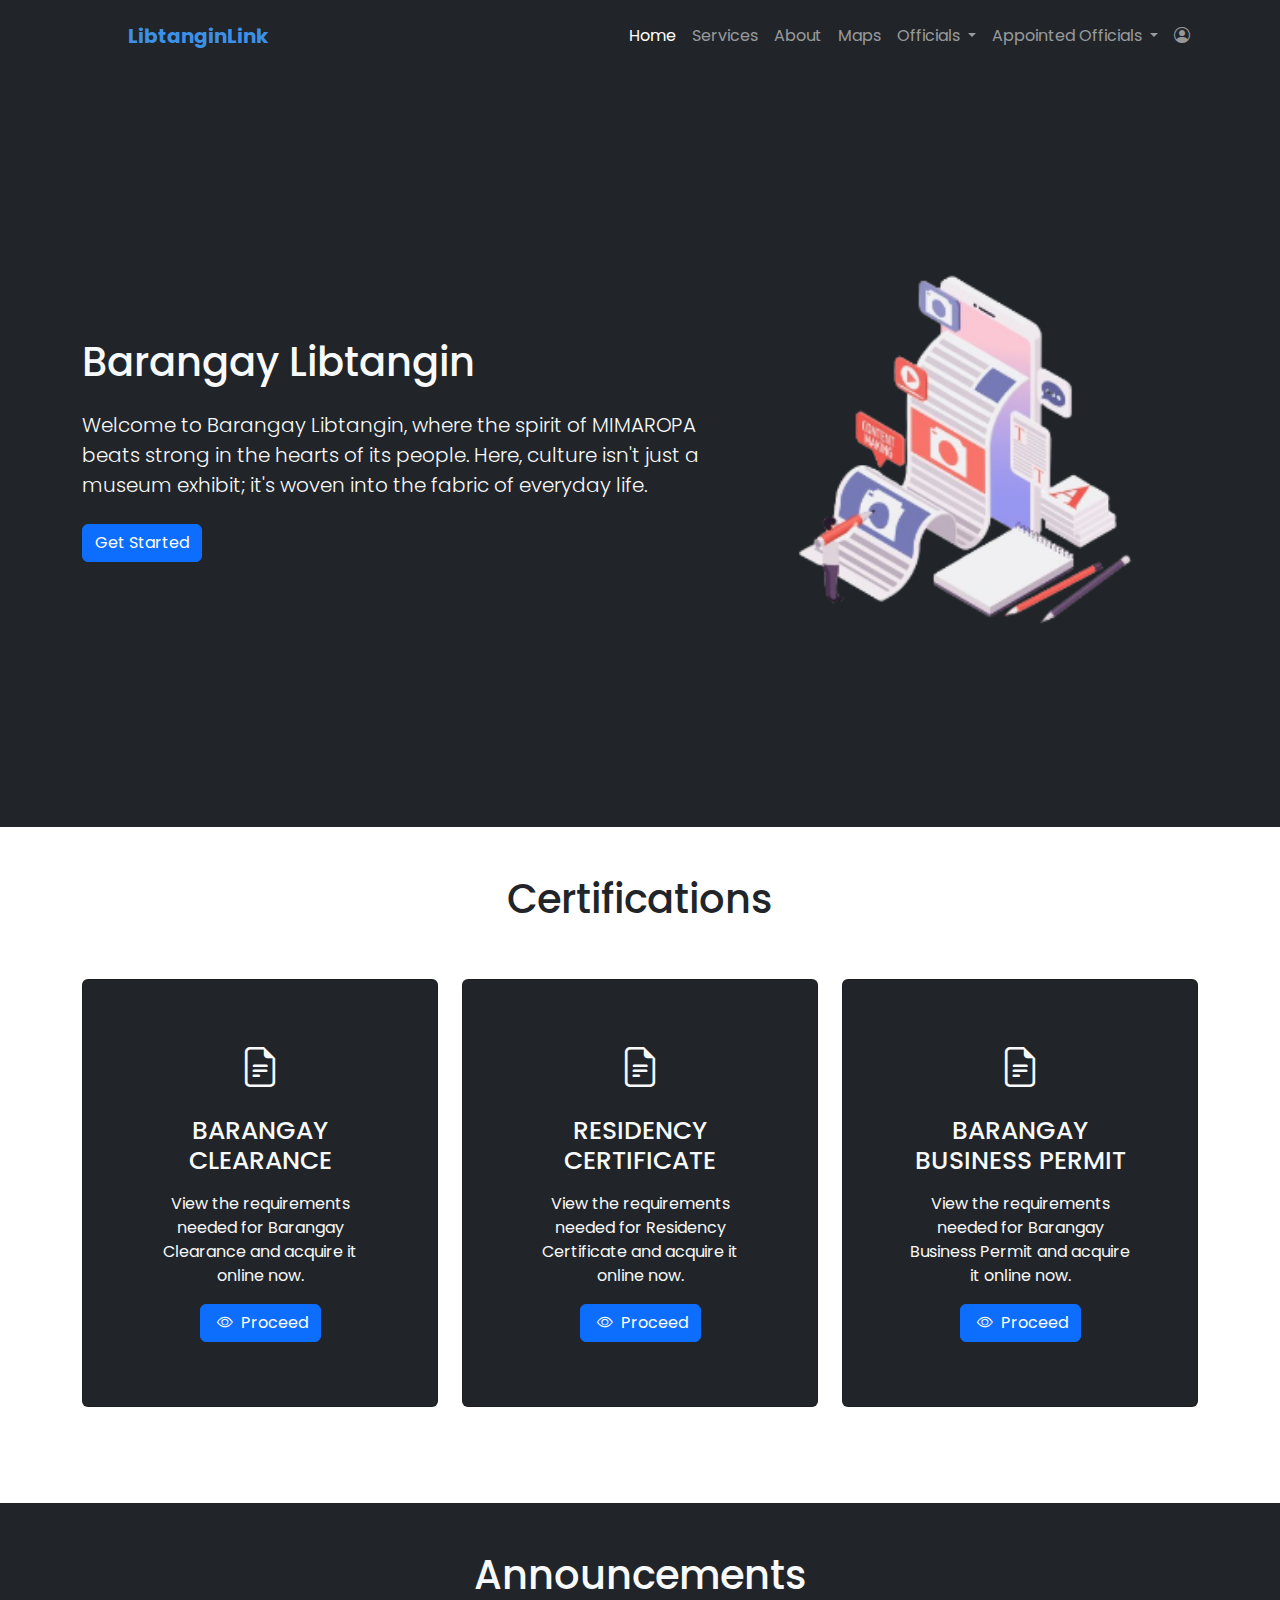
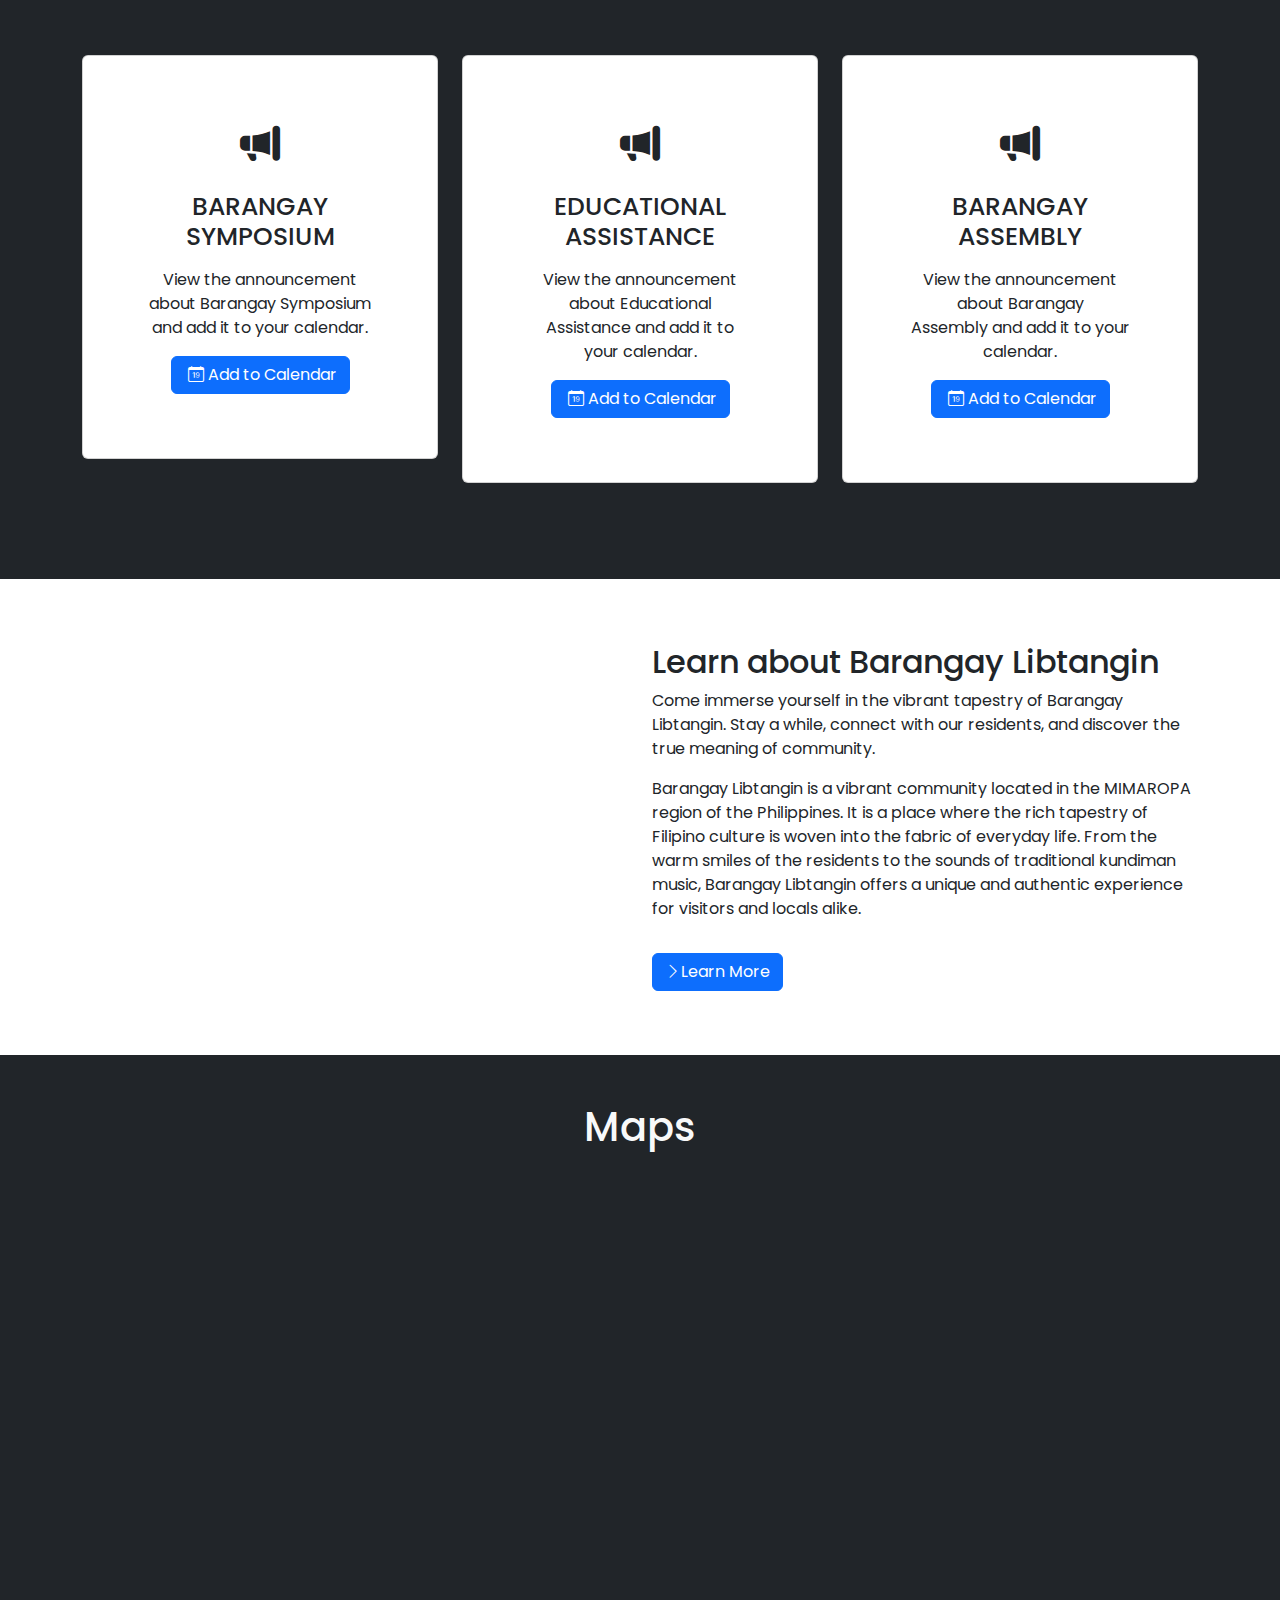
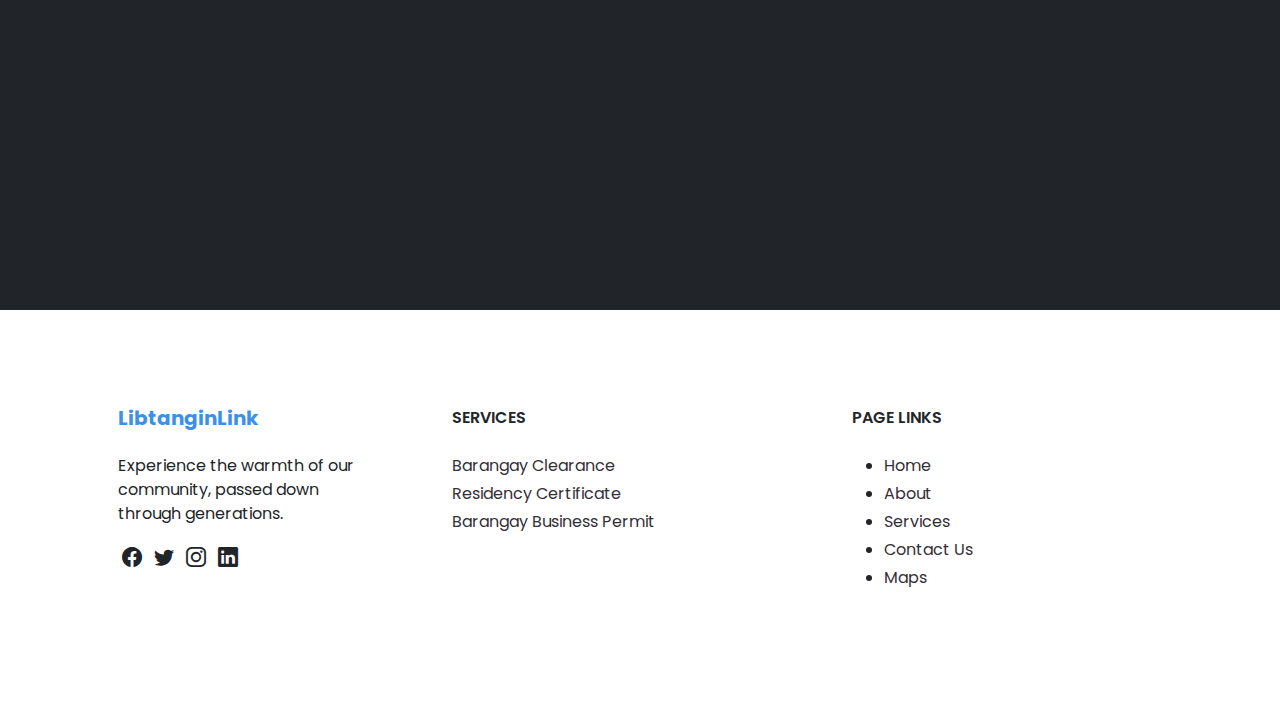
==== commit 06129f8b: "added alert" ====
--- a/index.html
+++ b/index.html
@@ -54,6 +54,9 @@
               <li><a class="dropdown-item" href="html/bns&dcw&bsi.html">BNS/DCW/BSI</a></li>
             </ul>
           </li>
+          <li>
+            <a href="html/admin.html" class="nav-link"><i class="bi bi-person-circle"></i></a>
+          </li>
         </ul>
       </div>
     </div>
@@ -267,15 +270,15 @@
           <form action="">
             <div class="mb-3">
               <label for="first-name" class="font-weight-bold">First Name</label>
-              <input type="text" class="form-control" id="first-name">
+              <input type="text" class="form-control" id="brfirst-name">
             </div>
             <div class="mb-3">
               <label for="middle-name" class="font-weight-bold">Middle name</label>
-              <input type="text" class="form-control" id="middle-name">
+              <input type="text" class="form-control" id="brmiddle-name">
             </div>
             <div class="mb-3">
               <label for="last-name" class="font-weight-bold">Last Name</label>
-              <input type="text" class="form-control" id="last-name">
+              <input type="text" class="form-control" id="brlast-name">
             </div>
             <div class="mb-3">
               <label for="purpose" class="font-weight-bold">Purpose</label>
@@ -285,7 +288,7 @@
         </div>
         <div class="modal-footer">
           <button type="button" class="btn btn-secondary" data-bs-dismiss="modal">Close</button>
-          <button type="button" class="btn btn-primary">Submit</button>
+          <button type="button" class="btn btn-primary" id="brgyClearanceSubmit">Submit</button>
         </div>
       </div>
     </div>
@@ -305,25 +308,25 @@
           <form action="">
             <div class="mb-3">
               <label for="first-name" class="font-weight-bold">First Name</label>
-              <input type="text" class="form-control" id="first-name">
+              <input type="text" class="form-control" id="rfirst-name">
             </div>
             <div class="mb-3">
               <label for="middle-name" class="font-weight-bold">Middle name</label>
-              <input type="text" class="form-control" id="middle-name">
+              <input type="text" class="form-control" id="rmiddle-name">
             </div>
             <div class="mb-3">
               <label for="last-name" class="font-weight-bold">Last Name</label>
-              <input type="text" class="form-control" id="last-name">
-            </div>
-            <div class="mb-3">
-              <label for="purpose" class="font-weight-bold">2x2 Picture</label>
-              <input type="file" class="form-control" id="purpose">
+              <input type="text" class="form-control" id="rlast-name">
+            </div>
+            <div class="mb-3">
+              <label for="rpicture" class="font-weight-bold">2x2 Picture</label>
+              <input type="file" class="form-control" id="rpicture">
             </div>
           </form>
         </div>
         <div class="modal-footer">
           <button type="button" class="btn btn-secondary" data-bs-dismiss="modal">Close</button>
-          <button type="button" class="btn btn-primary">Submit</button>
+          <button type="button" class="btn btn-primary" id="resCertificate">Submit</button>
         </div>
       </div>
     </div>
@@ -365,12 +368,13 @@
         </div>
         <div class="modal-footer">
           <button type="button" class="btn btn-secondary" data-bs-dismiss="modal">Close</button>
-          <button type="button" class="btn btn-primary">Submit</button>
+          <button type="button" class="btn btn-primary" id="businessPermitSubmit">Submit</button>
         </div>
       </div>
     </div>
   </div>
   <!--MODAL BUSINESS PERMIT-->
+  
   <!--MODAL CONTACT US-->
   <div class="modal fade" id="contactus" tabindex="-1" aria-labelledby="exampleModalLabel" aria-hidden="true">
     <div class="modal-dialog">
@@ -411,5 +415,33 @@
   
 
     <script src="https://cdn.jsdelivr.net/npm/bootstrap@5.3.2/dist/js/bootstrap.bundle.min.js"></script>
+
+    <script> 
+      let fname;
+      let mname;
+      let lname;
+      let purpose;
+      let businessName
+
+      //Barangay Clearance Alert
+      document.getElementById("brgyClearanceSubmit").onclick = function(){
+         fname = document.getElementById("brfirst-name").value;
+         mname = document.getElementById("brmiddle-name").value;
+         lname = document.getElementById("brlast-name").value;
+         purpose = document.getElementById("purpose").value;
+        
+        window.alert("Name: " + fname + " " + mname + " " + lname + "\n Purpose: " + purpose);
+      }
+
+      //Residency Certificate Alert
+      document.getElementById("resCertificate").onclick = function(){
+         fname = document.getElementById("rfirst-name").value;
+         mname = document.getElementById("rmiddle-name").value;
+         lname = document.getElementById("rlast-name").value;
+         picture = document.getElementById("rpicture").value;
+        
+        window.alert("Name: " + fname + " " + mname + " " + lname + "\nImage: " + picture);
+      }
+    </script>
 </body>
 </html>
